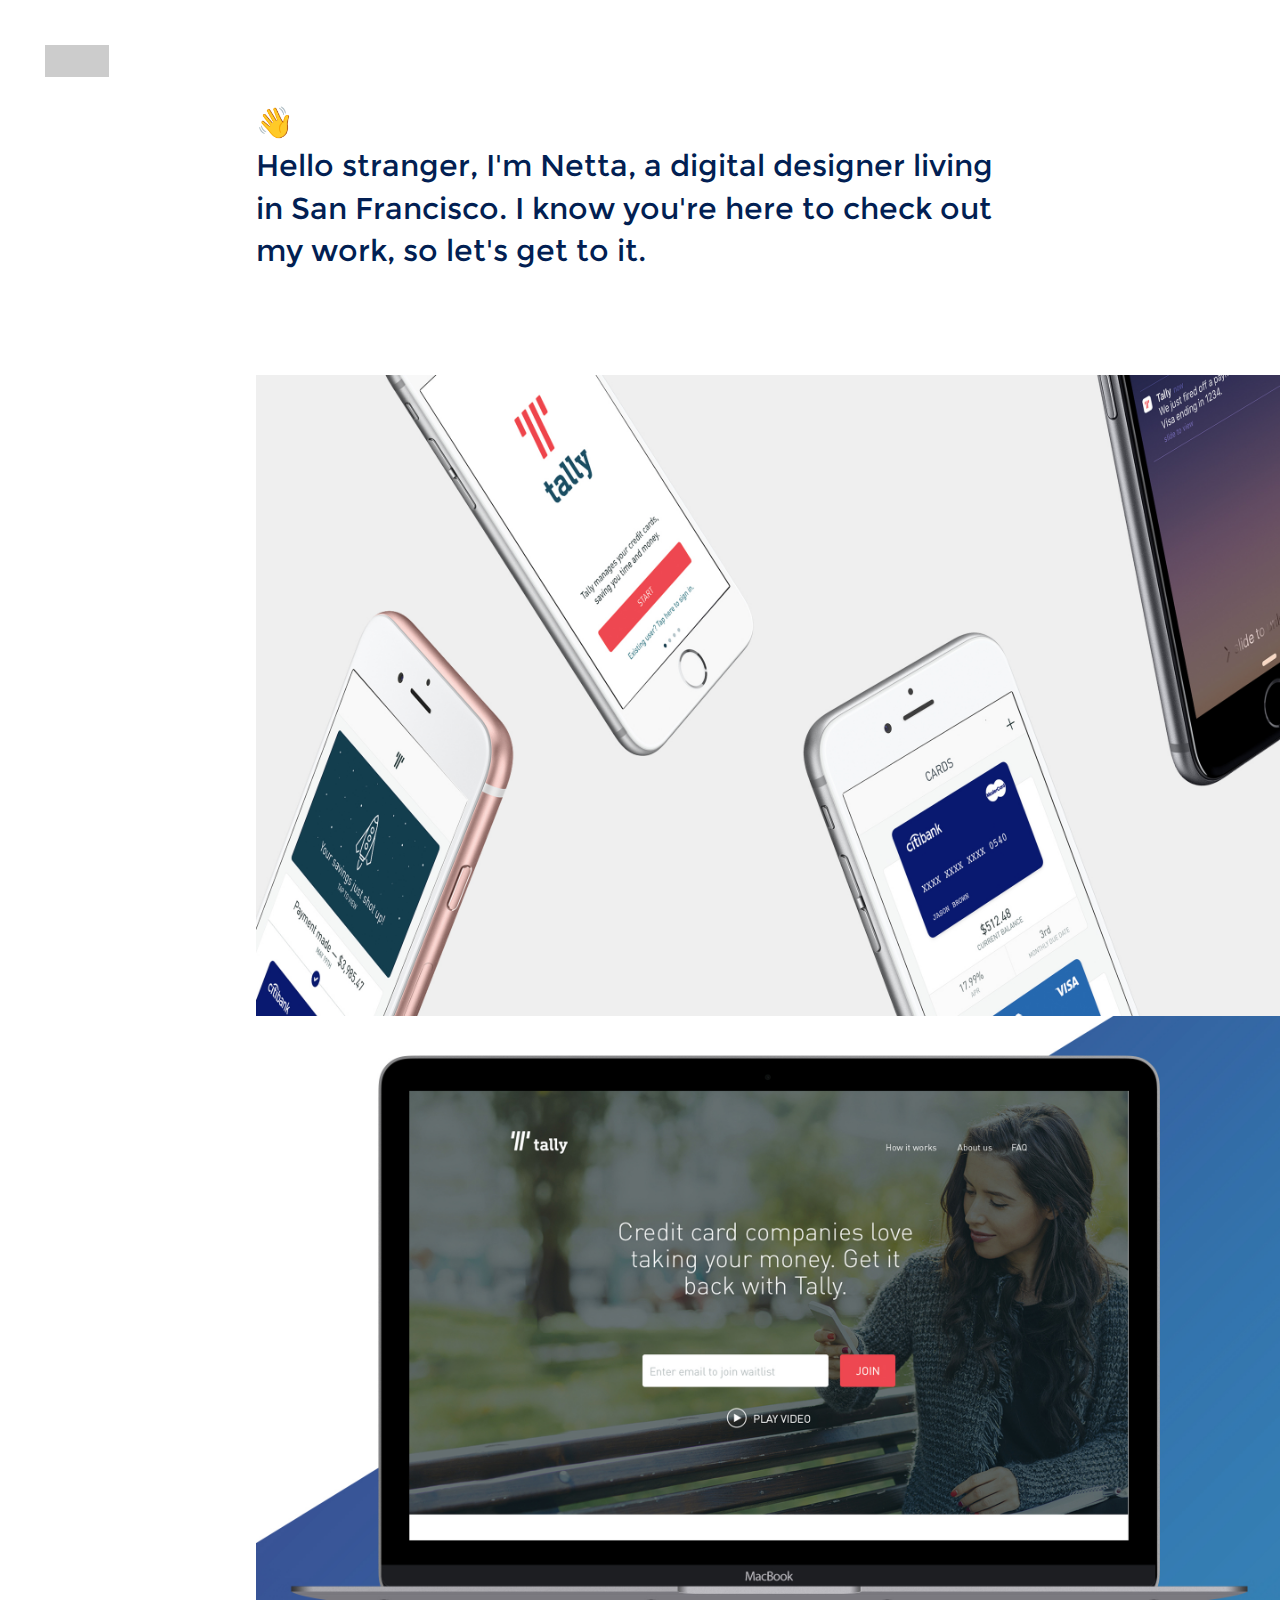
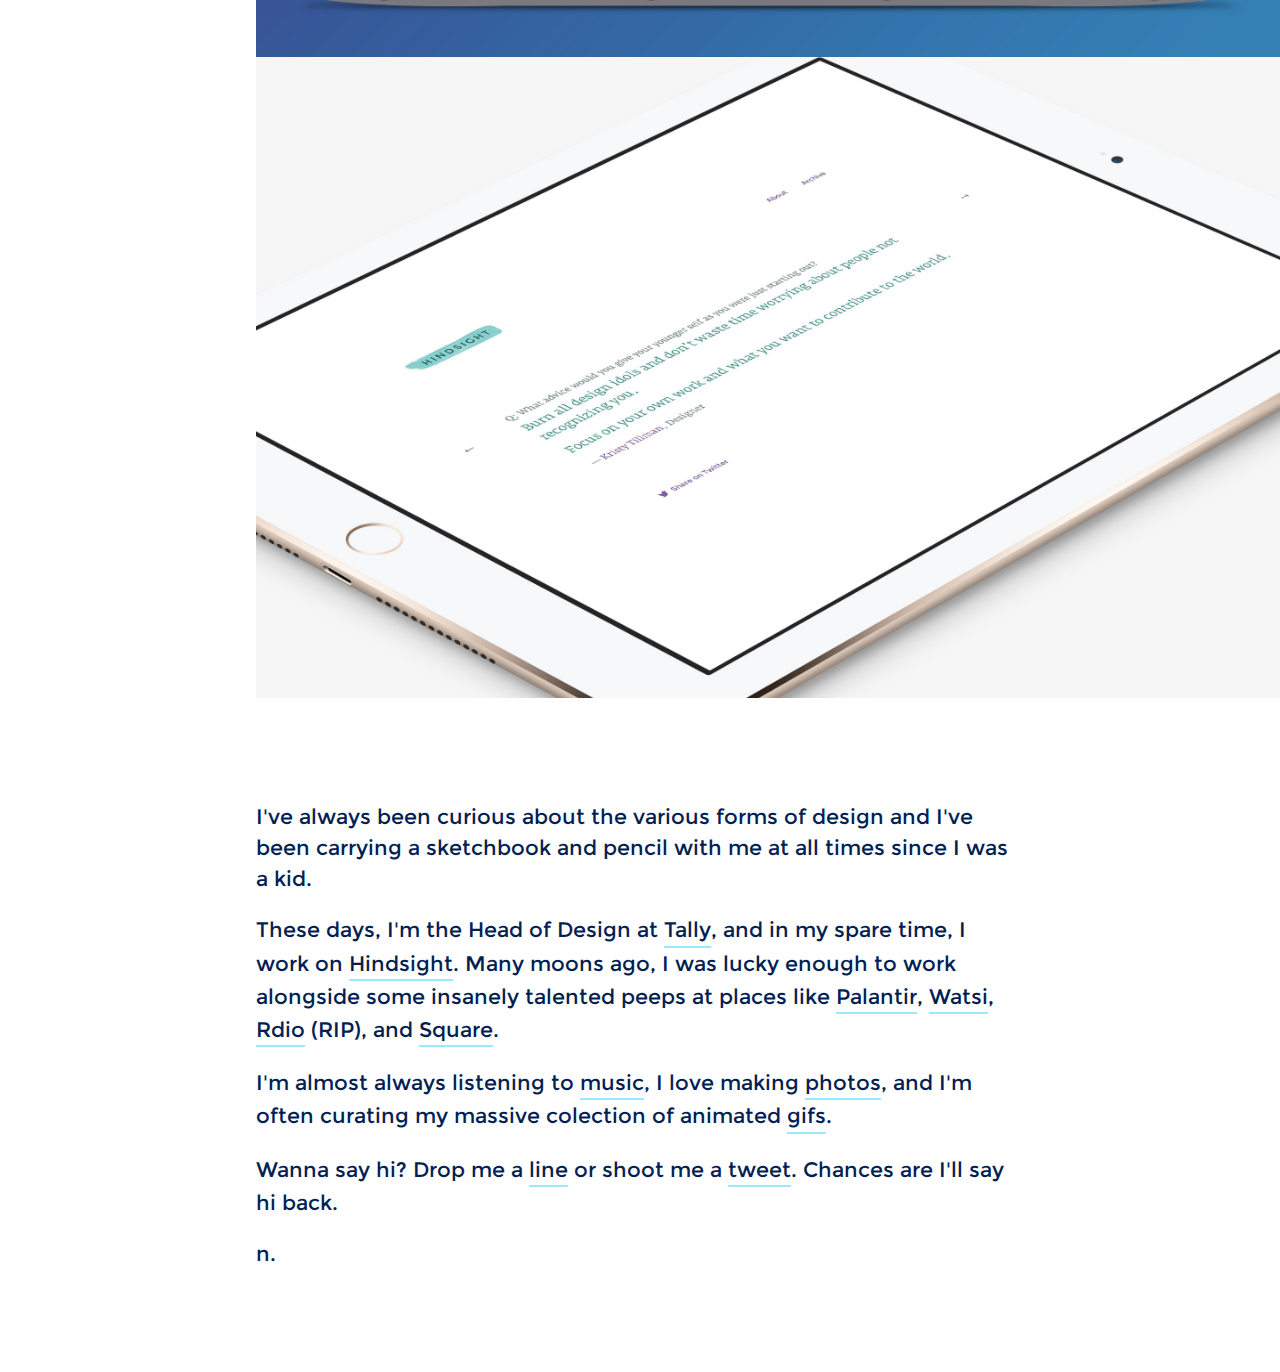
==== index.html @ bdc10aff "completely redesigned this dumb thing. hope I don't hae it tomorrow" ====
<!DOCTYPE html>
<!--[if lt IE 7 ]><html class="ie ie6" lang="en"> <![endif]-->
<!--[if IE 7 ]><html class="ie ie7" lang="en"> <![endif]-->
<!--[if IE 8 ]><html class="ie ie8" lang="en"> <![endif]-->
<!--[if (gte IE 9)|!(IE)]><!--><html lang="en"> <!--<![endif]-->
<head>

	<!-- Basic Page Needs
  ================================================== -->
	<meta charset="utf-8">
	<title>Netta Marshall</title>
	<meta name="description" content="">
	<meta name="author" content="">

	<!-- Mobile Specific Metas
  ================================================== -->
	<meta name="viewport" content="width=device-width, initial-scale=1, maximum-scale=1">

	<!-- CSS
  ================================================== -->
	<link rel="stylesheet" href="s/styles.css">

	<!--[if lt IE 9]>
		<script src="http://html5shim.googlecode.com/svn/trunk/html5.js"></script>
	<![endif]-->

	<!-- Favicons
	================================================== -->
	<link rel="icon" href="http://www.nettamarshall.com/favicon.ico?v=2" />	
	<!-- Type
	================================================== -->


</head>
<body>

	<!-- Primary Page Layout
	================================================== -->
	<div class="row">
		<div class="col-left">
			<div id="logo"></div>
		</div>
		<div class="col-right">
			<div id="intro">
				<h1>&#x1F44B<br>Hello stranger, I'm Netta, a digital designer living in San Francisco. I know you're here to check out my work, so let's get to it.</h1>
			</div>
			<div class="work" id="one"><img src="i/tally-1.jpg"></div>
			<div class="work" id="two"><img src="i/tally-2.jpg"></div>
			<div class="work" id="two"><img src="i/hindsight.jpg"></div>
			<div id="outro">
				<p>I've always been curious about the various forms of design and I've been carrying a sketchbook and pencil with me at all times since I was a kid.
				<p>These days, I'm the Head of Design at <a href="http://www.meettally.com" target="_blank"> Tally</a>, and in my spare time, I work on <a href="http://www.hindsight.co" target="_blank">Hindsight</a>. Many moons ago, I was lucky enough to work alongside some insanely talented peeps at places like <nobr><a href="http://www.palantir.com" target="_blank">Palantir</a>,</nobr> <nobr><a href="http://www.watsi.org" target="_blank">Watsi</a>,</nobr> <nobr><a href="http://www.rdio.com" target="_blank">Rdio</a> (RIP),</nobr> and <nobr><a href="http://www.squareup.com" target="_blank">Square</a>.</nobr></p>
				<p>I'm almost always listening to  <a href="https://open.spotify.com/user/nettatheninja" target="_blank">music</a>, I love making <a href="http://instagram.com/nettatheninja/" target="_blank">photos</a>, and I'm often curating my massive colection of animated <a href="http://gimmebar.com/loves/nettatheninja" target="_blank">gifs</a>.</p>
				<p>Wanna say hi? Drop me a <a href="mailto:hello@nettamarshall.com">line</a> or shoot me a <a href="https://twitter.com/nettatheninja" target="_blank">tweet</a>. Chances are I'll say hi back.</p>
				<p>n.</p>
			</div>
		</div>
	</div>

	
	<!-- End Document
	================================================== -->

	
	<!-- GA
	================================================== -->
	<script type="text/javascript">

	  var _gaq = _gaq || [];
	  _gaq.push(['_setAccount', 'UA-1786732-1']);
	  _gaq.push(['_setDomainName', 'nettamarshall.com']);
	  _gaq.push(['_trackPageview']);

	  (function() {
	    var ga = document.createElement('script'); ga.type = 'text/javascript'; ga.async = true;
	    ga.src = ('https:' == document.location.protocol ? 'https://ssl' : 'http://www') + '.google-analytics.com/ga.js';
	    var s = document.getElementsByTagName('script')[0]; s.parentNode.insertBefore(ga, s);
	  })();

	</script>
	<!-- End GA
	================================================== -->

</body>
</html>
---- s/styles.css ----
*{ margin: 0; padding: 0; outline: 0; }

html, body{
	min-width: 100%;
	min-height: 100%;
    margin: 0;
    padding: 0;
}

@font-face{
	font-family: "Montserrat-Regular.ttf";src: url(/t/Montserrat-Regular.ttf);
}

body{
	background-color: #fff;
	color: #021F53;
	-webkit-font-smoothing: antialiased;
}

.row {
	position: relative;
	width: 100%;
}

.row [class^="col"] {
	float: left;
	min-height: 0.125rem;
}

.col-left{
	width: 20%;
	height: 100px;
}

.col-right{
	width: 80%;
	padding:0;
}

#logo{
	width: 4em;
	height:2em;
	background-color: #ccc;
	position: relative;
	top: 45px;
	left: 45px;
	position: fixed;
}

#intro{
	font-family: "Montserrat-Regular.ttf";
    line-height: 1em;
    margin: 10% 25% 10% 0;
}

#outro {
    margin: 10% 25% 10% 0;
}

.work{
	font-size: 0;
	margin: 0;
	padding:0;
}

.work img{
	max-width: 100%;
}

h1, h2, p{
	font-weight: normal;
	margin:0;
	padding: 0;
}

h1{
	font-size: 1.9em;
	line-height: 1.4em;
}

p{
	font-size: 1.3em;
	line-height: 1.5em;
	margin: 20px 0;
	font-family: "Montserrat-Regular.ttf";
}

p a{
	margin: 0;
	padding: 0;
	border-bottom: 2px solid rgba(0, 200, 255, 0.4);
	display: inline-block;
}

a, a:visited{
	transition: .2s;
	color: inherit;
	text-decoration: none;
}

a:hover {
    opacity: .7;
}

@media only screen and (max-width: 767px) {
	#intro {
    margin: 10% 15% 10% 0;
  }

	h1{
	    font-size: 1.3em;

	}

  p{
	font-size: 1em;
	margin: 20px 0;
	font-family: "Montserrat-Regular.ttf";
}

}
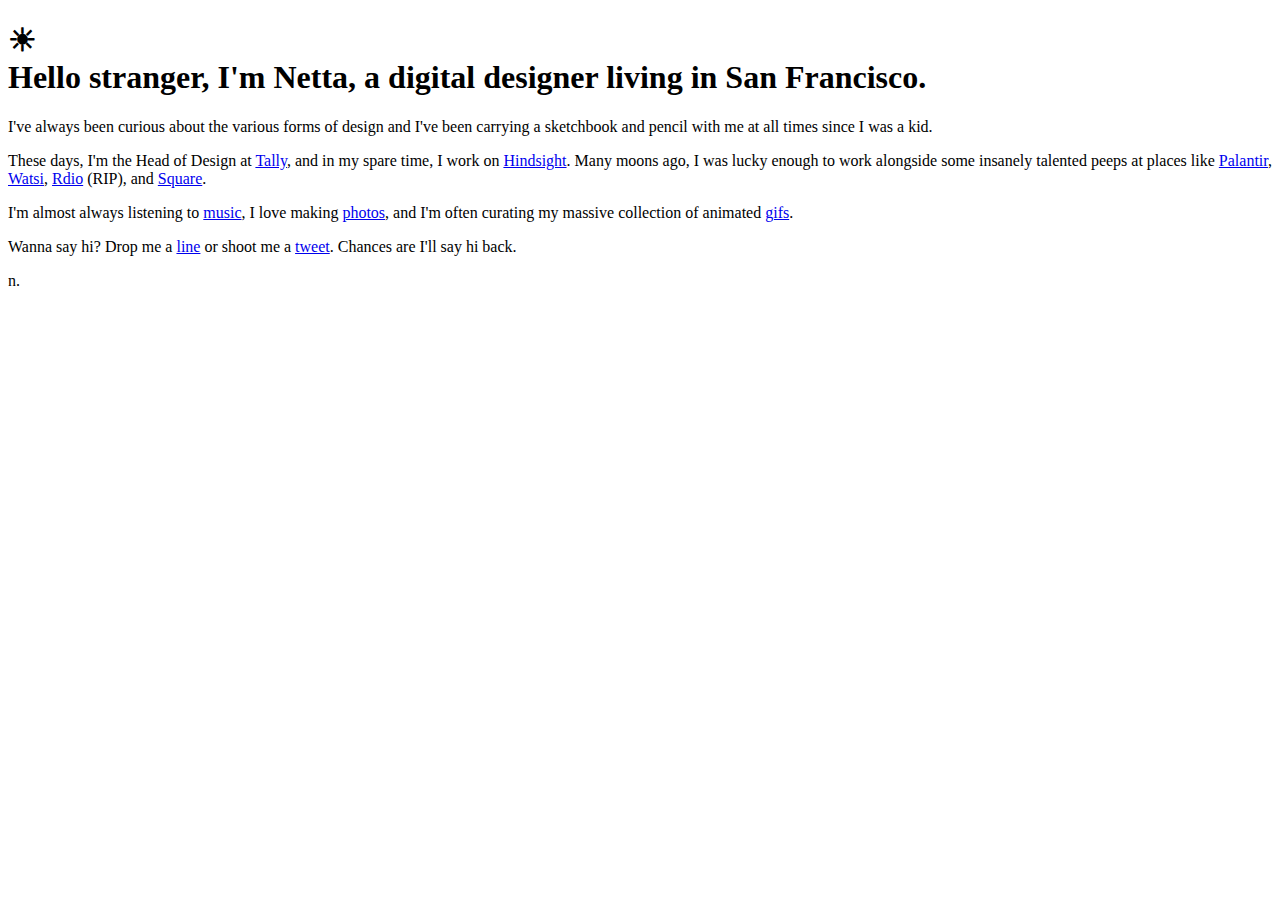
==== commit ac024e6f: "fixed a typo that's been there for months that no one has told me about..." ====
--- a/index.html
+++ b/index.html
@@ -18,7 +18,9 @@
 
 	<!-- CSS
   ================================================== -->
-	<link rel="stylesheet" href="s/styles.css">
+	<link rel="stylesheet" href="base.css">
+	<link rel="stylesheet" href="skeleton.css">
+	<link rel="stylesheet" href="layout.css">
 
 	<!--[if lt IE 9]>
 		<script src="http://html5shim.googlecode.com/svn/trunk/html5.js"></script>
@@ -34,52 +36,42 @@
 </head>
 <body>
 
+
+
 	<!-- Primary Page Layout
 	================================================== -->
-	<div class="row">
-		<div class="col-left">
-			<div id="logo"></div>
-		</div>
-		<div class="col-right">
-			<div id="intro">
-				<h1>&#x1F44B<br>Hello stranger, I'm Netta, a digital designer living in San Francisco. I know you're here to check out my work, so let's get to it.</h1>
-			</div>
-			<div class="work" id="one"><img src="i/tally-1.jpg"></div>
-			<div class="work" id="two"><img src="i/tally-2.jpg"></div>
-			<div class="work" id="two"><img src="i/hindsight.jpg"></div>
-			<div id="outro">
-				<p>I've always been curious about the various forms of design and I've been carrying a sketchbook and pencil with me at all times since I was a kid.
-				<p>These days, I'm the Head of Design at <a href="http://www.meettally.com" target="_blank"> Tally</a>, and in my spare time, I work on <a href="http://www.hindsight.co" target="_blank">Hindsight</a>. Many moons ago, I was lucky enough to work alongside some insanely talented peeps at places like <nobr><a href="http://www.palantir.com" target="_blank">Palantir</a>,</nobr> <nobr><a href="http://www.watsi.org" target="_blank">Watsi</a>,</nobr> <nobr><a href="http://www.rdio.com" target="_blank">Rdio</a> (RIP),</nobr> and <nobr><a href="http://www.squareup.com" target="_blank">Square</a>.</nobr></p>
-				<p>I'm almost always listening to  <a href="https://open.spotify.com/user/nettatheninja" target="_blank">music</a>, I love making <a href="http://instagram.com/nettatheninja/" target="_blank">photos</a>, and I'm often curating my massive colection of animated <a href="http://gimmebar.com/loves/nettatheninja" target="_blank">gifs</a>.</p>
-				<p>Wanna say hi? Drop me a <a href="mailto:hello@nettamarshall.com">line</a> or shoot me a <a href="https://twitter.com/nettatheninja" target="_blank">tweet</a>. Chances are I'll say hi back.</p>
-				<p>n.</p>
-			</div>
-		</div>
+
+	<div id="container">
+	<div><h1>☀<br>
+		Hello stranger, I'm Netta, a digital designer living in San Francisco.</h1>
+		<p>I've always been curious about the various forms of design and I've been carrying a sketchbook and pencil with me at all times since I was a kid.
+		<p>These days, I'm the Head of Design at <a href="http://www.meettally.com" target="_blank"> Tally</a>, and in my spare time, I work on <a href="http://www.hindsight.co" target="_blank">Hindsight</a>. Many moons ago, I was lucky enough to work alongside some insanely talented peeps at places like <nobr><a href="http://www.palantir.com" target="_blank">Palantir</a>,</nobr> <nobr><a href="http://www.watsi.org" target="_blank">Watsi</a>,</nobr> <nobr><a href="http://www.rdio.com" target="_blank">Rdio</a> (RIP),</nobr> and <nobr><a href="http://www.squareup.com" target="_blank">Square</a>.</nobr></p>
+		<p>I'm almost always listening to  <a href="https://open.spotify.com/user/nettatheninja" target="_blank">music</a>, I love making <a href="http://instagram.com/nettatheninja/" target="_blank">photos</a>, and I'm often curating my massive collection of animated <a href="http://gimmebar.com/loves/nettatheninja" target="_blank">gifs</a>.</p>
+		<p>Wanna say hi? Drop me a <a href="mailto:hello@nettamarshall.com">line</a> or shoot me a <a href="https://twitter.com/nettatheninja" target="_blank">tweet</a>. Chances are I'll say hi back.</p>
+		<p>n.</p>
 	</div>
+	
+<!-- End Document
+================================================== -->
 
-	
-	<!-- End Document
-	================================================== -->
+<!-- GA
+================================================== -->
+<script type="text/javascript">
 
-	
-	<!-- GA
-	================================================== -->
-	<script type="text/javascript">
+  var _gaq = _gaq || [];
+  _gaq.push(['_setAccount', 'UA-1786732-1']);
+  _gaq.push(['_setDomainName', 'nettamarshall.com']);
+  _gaq.push(['_trackPageview']);
 
-	  var _gaq = _gaq || [];
-	  _gaq.push(['_setAccount', 'UA-1786732-1']);
-	  _gaq.push(['_setDomainName', 'nettamarshall.com']);
-	  _gaq.push(['_trackPageview']);
+  (function() {
+    var ga = document.createElement('script'); ga.type = 'text/javascript'; ga.async = true;
+    ga.src = ('https:' == document.location.protocol ? 'https://ssl' : 'http://www') + '.google-analytics.com/ga.js';
+    var s = document.getElementsByTagName('script')[0]; s.parentNode.insertBefore(ga, s);
+  })();
 
-	  (function() {
-	    var ga = document.createElement('script'); ga.type = 'text/javascript'; ga.async = true;
-	    ga.src = ('https:' == document.location.protocol ? 'https://ssl' : 'http://www') + '.google-analytics.com/ga.js';
-	    var s = document.getElementsByTagName('script')[0]; s.parentNode.insertBefore(ga, s);
-	  })();
-
-	</script>
-	<!-- End GA
-	================================================== -->
+</script>
+<!-- End GA
+================================================== -->
 
 </body>
 </html>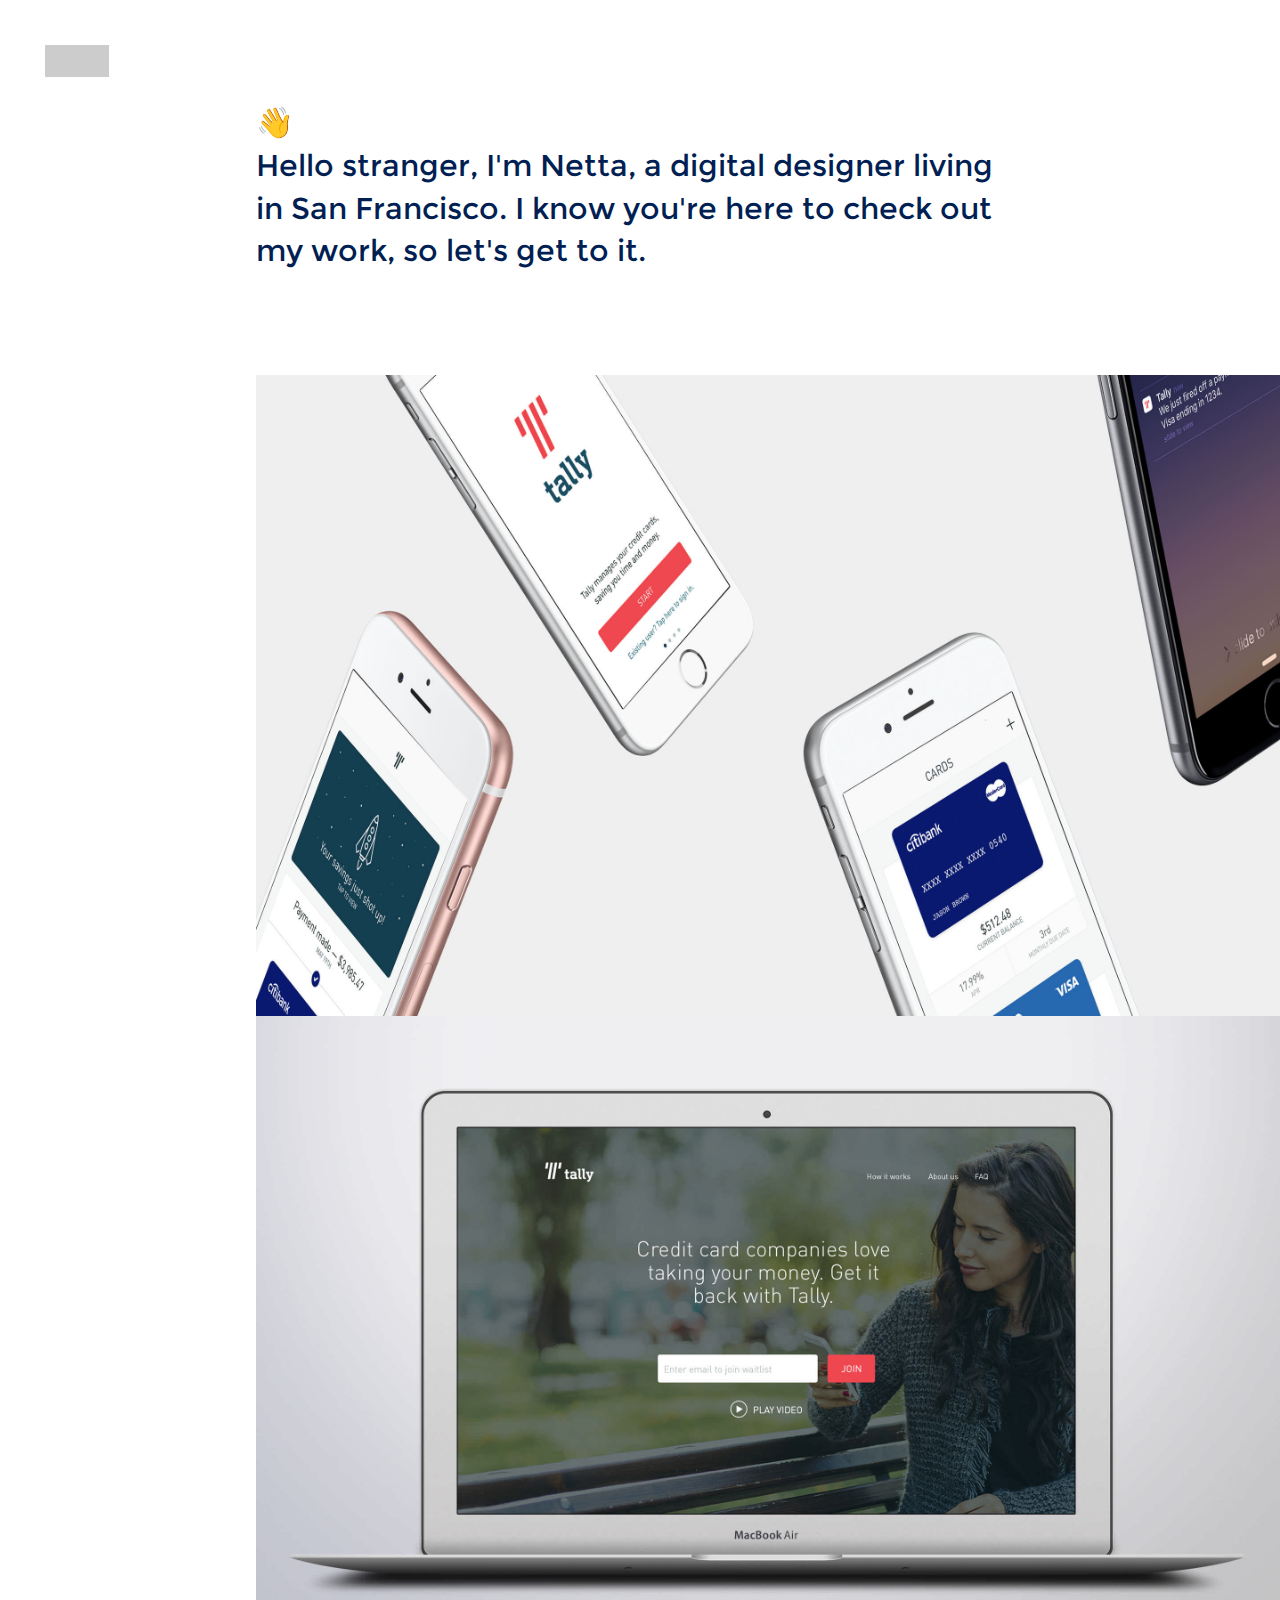
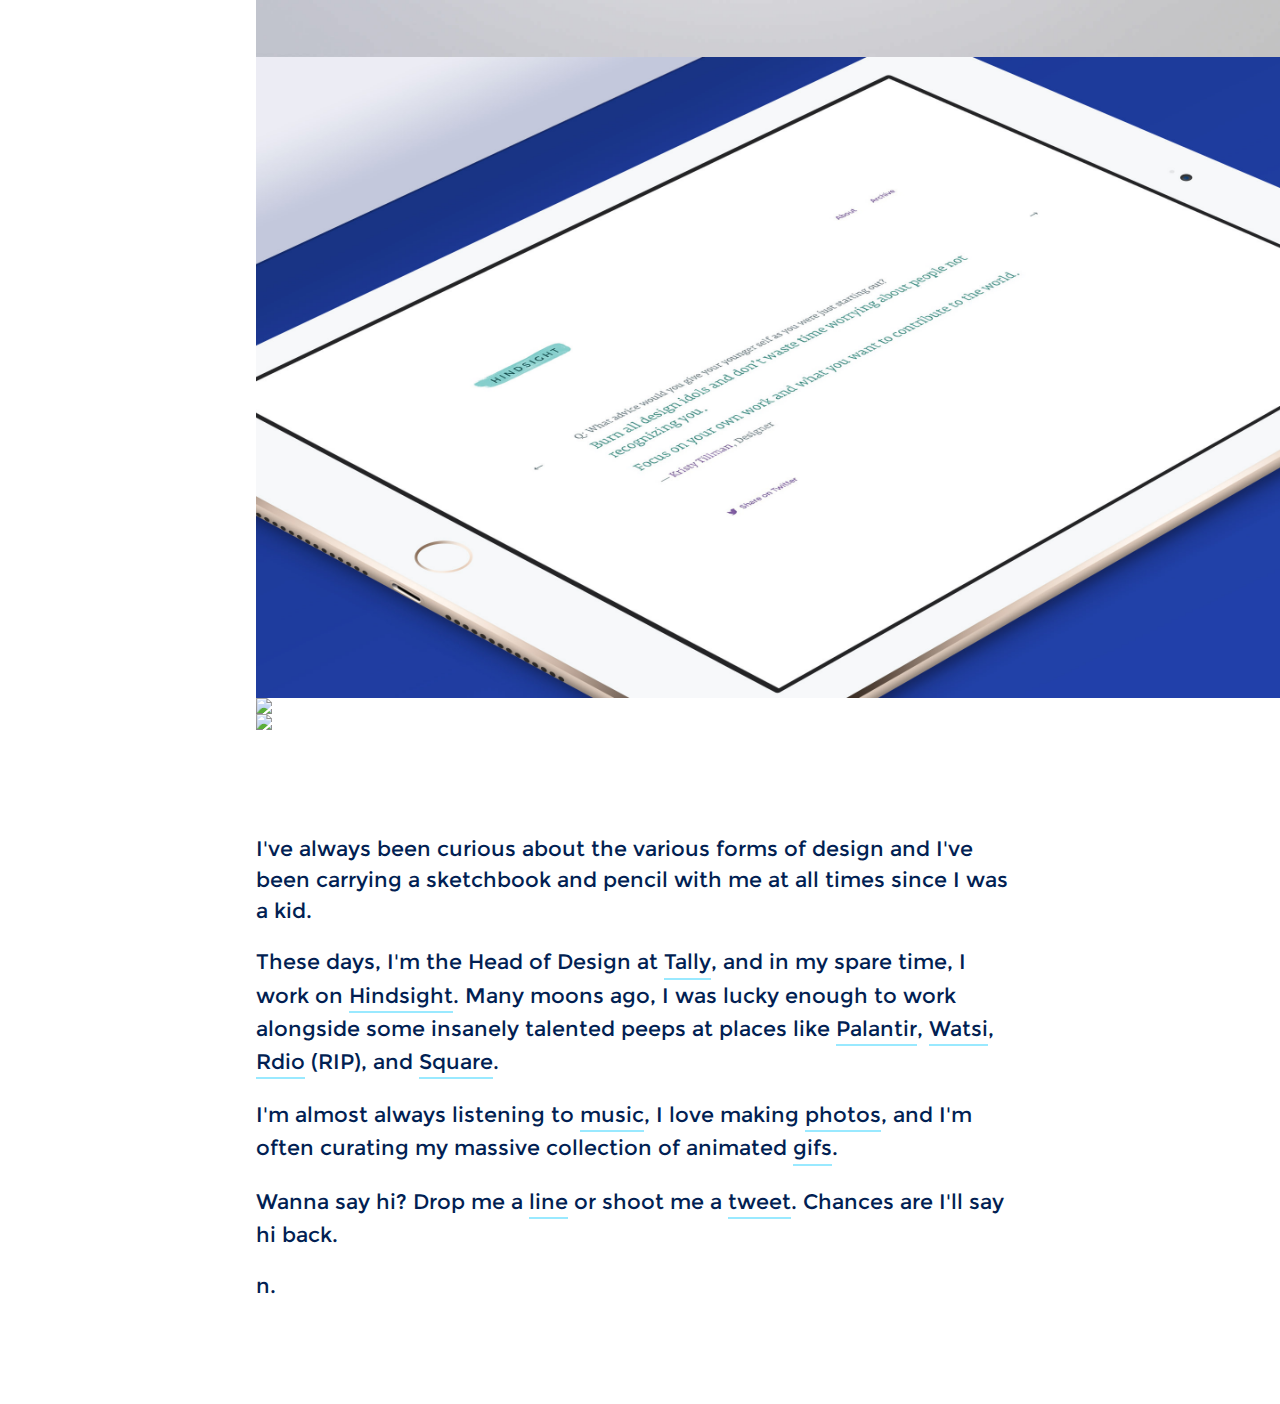
==== commit cf100fd8: "added new imagery" ====
--- a/index.html
+++ b/index.html
@@ -18,9 +18,7 @@
 
 	<!-- CSS
   ================================================== -->
-	<link rel="stylesheet" href="base.css">
-	<link rel="stylesheet" href="skeleton.css">
-	<link rel="stylesheet" href="layout.css">
+	<link rel="stylesheet" href="s/styles.css">
 
 	<!--[if lt IE 9]>
 		<script src="http://html5shim.googlecode.com/svn/trunk/html5.js"></script>
@@ -36,42 +34,54 @@
 </head>
 <body>
 
-
-
 	<!-- Primary Page Layout
 	================================================== -->
+	<div class="row">
+		<div class="col-left">
+			<div id="logo"></div>
+		</div>
+		<div class="col-right">
+			<div id="intro">
+				<h1>&#x1F44B<br>Hello stranger, I'm Netta, a digital designer living in San Francisco. I know you're here to check out my work, so let's get to it.</h1>
+			</div>
+			<div class="work" id="one"><img src="i/tally-1.jpg"></div>
+			<div class="work" id="two"><img src="i/tally-2.jpg"></div>
+			<div class="work" id="three"><img src="i/hindsight.jpg"></div>
+			<div class="work" id="four"><img src="i/palantir.jpg"></div>
+			<div class="work" id="four"><img src="i/watsi.jpg"></div>
+			<div id="outro">
+				<p>I've always been curious about the various forms of design and I've been carrying a sketchbook and pencil with me at all times since I was a kid.
+				<p>These days, I'm the Head of Design at <a href="http://www.meettally.com" target="_blank"> Tally</a>, and in my spare time, I work on <a href="http://www.hindsight.co" target="_blank">Hindsight</a>. Many moons ago, I was lucky enough to work alongside some insanely talented peeps at places like <nobr><a href="http://www.palantir.com" target="_blank">Palantir</a>,</nobr> <nobr><a href="http://www.watsi.org" target="_blank">Watsi</a>,</nobr> <nobr><a href="http://www.rdio.com" target="_blank">Rdio</a> (RIP),</nobr> and <nobr><a href="http://www.squareup.com" target="_blank">Square</a>.</nobr></p>
+				<p>I'm almost always listening to  <a href="https://open.spotify.com/user/nettatheninja" target="_blank">music</a>, I love making <a href="http://instagram.com/nettatheninja/" target="_blank">photos</a>, and I'm often curating my massive collection of animated <a href="http://gimmebar.com/loves/nettatheninja" target="_blank">gifs</a>.</p>
+				<p>Wanna say hi? Drop me a <a href="mailto:hello@nettamarshall.com">line</a> or shoot me a <a href="https://twitter.com/nettatheninja" target="_blank">tweet</a>. Chances are I'll say hi back.</p>
+				<p>n.</p>
+			</div>
+		</div>
+	</div>
 
-	<div id="container">
-	<div><h1>☀<br>
-		Hello stranger, I'm Netta, a digital designer living in San Francisco.</h1>
-		<p>I've always been curious about the various forms of design and I've been carrying a sketchbook and pencil with me at all times since I was a kid.
-		<p>These days, I'm the Head of Design at <a href="http://www.meettally.com" target="_blank"> Tally</a>, and in my spare time, I work on <a href="http://www.hindsight.co" target="_blank">Hindsight</a>. Many moons ago, I was lucky enough to work alongside some insanely talented peeps at places like <nobr><a href="http://www.palantir.com" target="_blank">Palantir</a>,</nobr> <nobr><a href="http://www.watsi.org" target="_blank">Watsi</a>,</nobr> <nobr><a href="http://www.rdio.com" target="_blank">Rdio</a> (RIP),</nobr> and <nobr><a href="http://www.squareup.com" target="_blank">Square</a>.</nobr></p>
-		<p>I'm almost always listening to  <a href="https://open.spotify.com/user/nettatheninja" target="_blank">music</a>, I love making <a href="http://instagram.com/nettatheninja/" target="_blank">photos</a>, and I'm often curating my massive collection of animated <a href="http://gimmebar.com/loves/nettatheninja" target="_blank">gifs</a>.</p>
-		<p>Wanna say hi? Drop me a <a href="mailto:hello@nettamarshall.com">line</a> or shoot me a <a href="https://twitter.com/nettatheninja" target="_blank">tweet</a>. Chances are I'll say hi back.</p>
-		<p>n.</p>
-	</div>
 	
-<!-- End Document
-================================================== -->
+	<!-- End Document
+	================================================== -->
 
-<!-- GA
-================================================== -->
-<script type="text/javascript">
+	
+	<!-- GA
+	================================================== -->
+	<script type="text/javascript">
 
-  var _gaq = _gaq || [];
-  _gaq.push(['_setAccount', 'UA-1786732-1']);
-  _gaq.push(['_setDomainName', 'nettamarshall.com']);
-  _gaq.push(['_trackPageview']);
+	  var _gaq = _gaq || [];
+	  _gaq.push(['_setAccount', 'UA-1786732-1']);
+	  _gaq.push(['_setDomainName', 'nettamarshall.com']);
+	  _gaq.push(['_trackPageview']);
 
-  (function() {
-    var ga = document.createElement('script'); ga.type = 'text/javascript'; ga.async = true;
-    ga.src = ('https:' == document.location.protocol ? 'https://ssl' : 'http://www') + '.google-analytics.com/ga.js';
-    var s = document.getElementsByTagName('script')[0]; s.parentNode.insertBefore(ga, s);
-  })();
+	  (function() {
+	    var ga = document.createElement('script'); ga.type = 'text/javascript'; ga.async = true;
+	    ga.src = ('https:' == document.location.protocol ? 'https://ssl' : 'http://www') + '.google-analytics.com/ga.js';
+	    var s = document.getElementsByTagName('script')[0]; s.parentNode.insertBefore(ga, s);
+	  })();
 
-</script>
-<!-- End GA
-================================================== -->
+	</script>
+	<!-- End GA
+	================================================== -->
 
 </body>
 </html>--- a/s/styles.css
+++ b/s/styles.css
@@ -0,0 +1,121 @@
+*{ margin: 0; padding: 0; outline: 0; }
+
+html, body{
+	min-width: 100%;
+	min-height: 100%;
+    margin: 0;
+    padding: 0;
+}
+
+@font-face{
+	font-family: "Montserrat-Regular.ttf";src: url(/t/Montserrat-Regular.ttf);
+}
+
+body{
+	background-color: #fff;
+	color: #021F53;
+	-webkit-font-smoothing: antialiased;
+}
+
+.row {
+	position: relative;
+	width: 100%;
+}
+
+.row [class^="col"] {
+	float: left;
+	min-height: 0.125rem;
+}
+
+.col-left{
+	width: 20%;
+	height: 100px;
+}
+
+.col-right{
+	width: 80%;
+	padding:0;
+}
+
+#logo{
+	width: 4em;
+	height:2em;
+	background-color: #ccc;
+	position: relative;
+	top: 45px;
+	left: 45px;
+	position: fixed;
+}
+
+#intro{
+	font-family: "Montserrat-Regular.ttf";
+    line-height: 1em;
+    margin: 10% 25% 10% 0;
+}
+
+#outro {
+    margin: 10% 25% 10% 0;
+}
+
+.work{
+	font-size: 0;
+	margin: 0;
+	padding:0;
+}
+
+.work img{
+	max-width: 100%;
+}
+
+h1, h2, p{
+	font-weight: normal;
+	margin:0;
+	padding: 0;
+}
+
+h1{
+	font-size: 1.9em;
+	line-height: 1.4em;
+}
+
+p{
+	font-size: 1.3em;
+	line-height: 1.5em;
+	margin: 20px 0;
+	font-family: "Montserrat-Regular.ttf";
+}
+
+p a{
+	margin: 0;
+	padding: 0;
+	border-bottom: 2px solid rgba(0, 200, 255, 0.4);
+	display: inline-block;
+}
+
+a, a:visited{
+	transition: .2s;
+	color: inherit;
+	text-decoration: none;
+}
+
+a:hover {
+    opacity: .7;
+}
+
+@media only screen and (max-width: 767px) {
+	#intro {
+    margin: 10% 15% 10% 0;
+  }
+
+	h1{
+	    font-size: 1.3em;
+
+	}
+
+  p{
+	font-size: 1em;
+	margin: 20px 0;
+	font-family: "Montserrat-Regular.ttf";
+}
+
+}
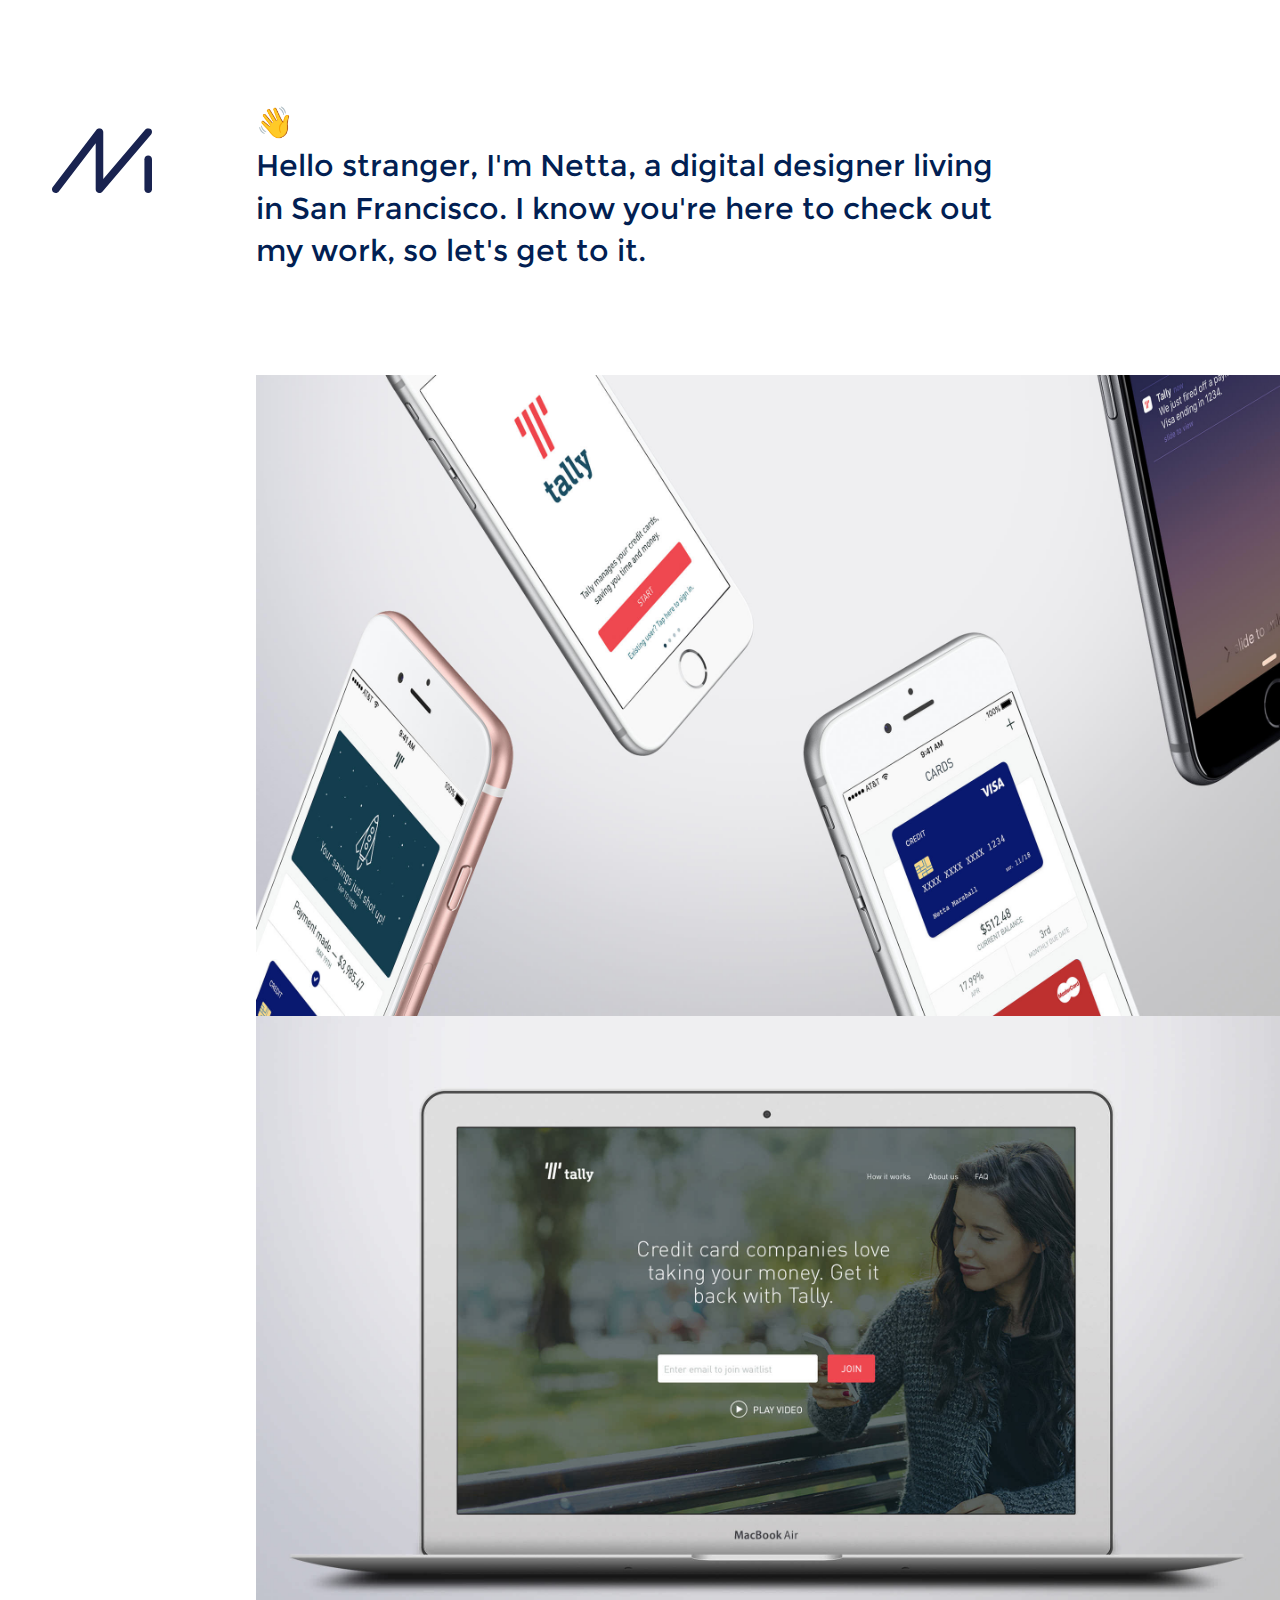
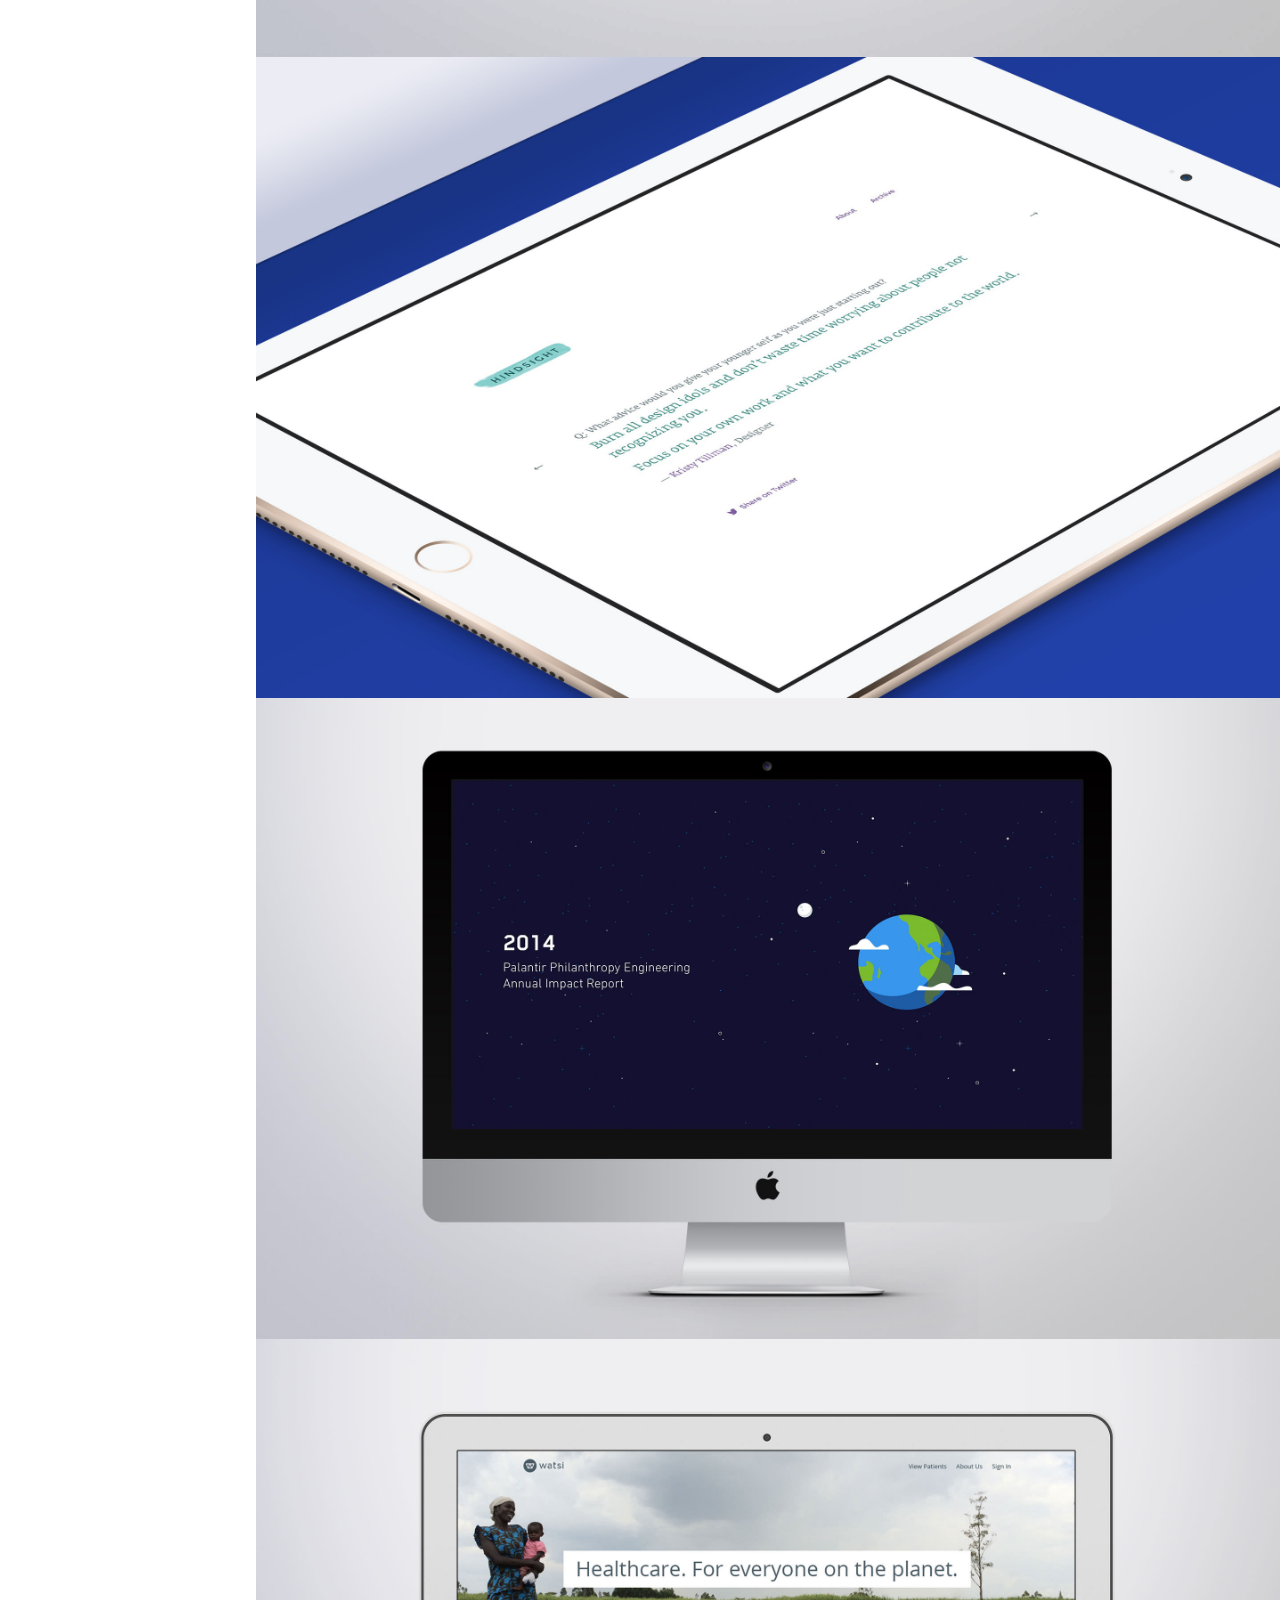
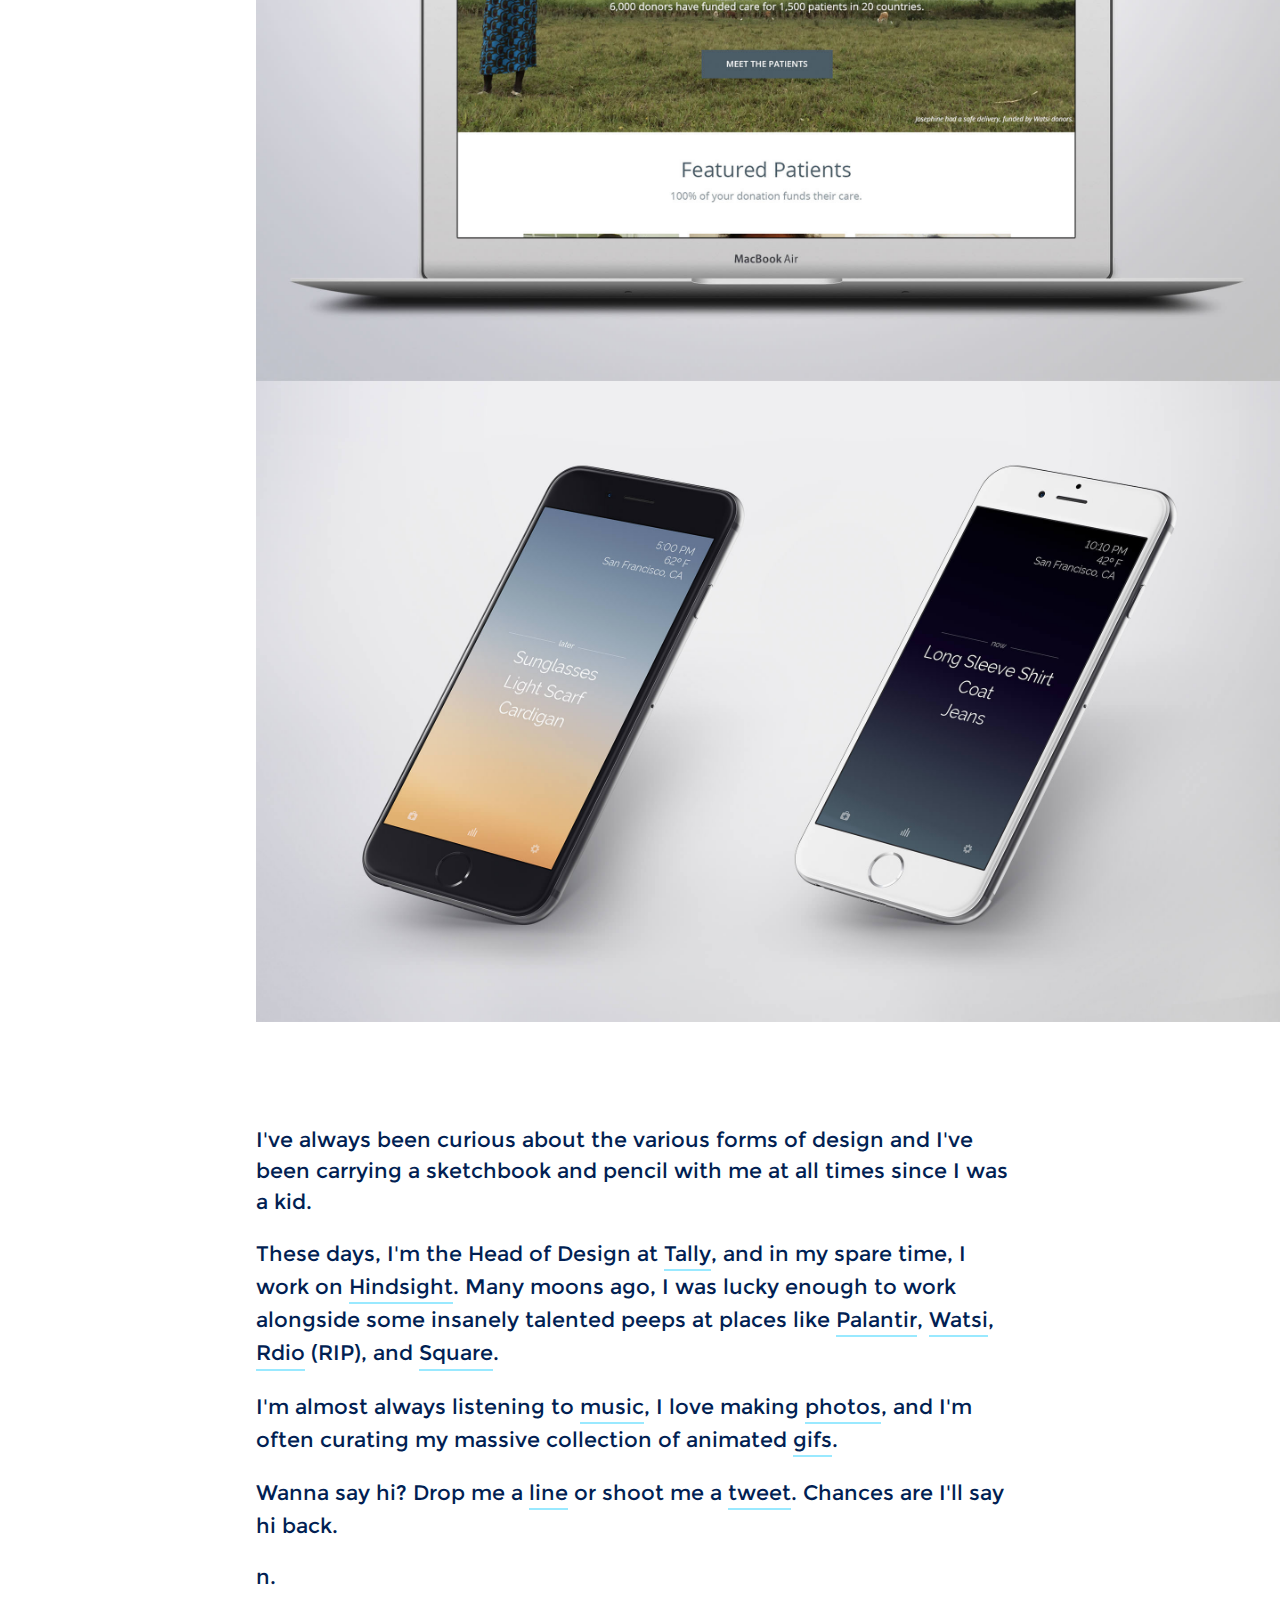
==== commit 1deb8705: "added new subpages with project explanations, added new images, changed mobile styles, and updated t" ====
--- a/index.html
+++ b/index.html
@@ -9,7 +9,7 @@
   ================================================== -->
 	<meta charset="utf-8">
 	<title>Netta Marshall</title>
-	<meta name="description" content="">
+	<meta name="description" content="Netta Marshall is a digital designer based in San Francisco, California.">
 	<meta name="author" content="">
 
 	<!-- Mobile Specific Metas
@@ -26,7 +26,7 @@
 
 	<!-- Favicons
 	================================================== -->
-	<link rel="icon" href="http://www.nettamarshall.com/favicon.ico?v=2" />	
+	<link rel="icon" href="favicon.ico?v=2" />	
 	<!-- Type
 	================================================== -->
 
@@ -38,17 +38,18 @@
 	================================================== -->
 	<div class="row">
 		<div class="col-left">
-			<div id="logo"></div>
+			<a href="/"><div id="logo"><img src="i/logo.svg"></div></a>
 		</div>
 		<div class="col-right">
 			<div id="intro">
 				<h1>&#x1F44B<br>Hello stranger, I'm Netta, a digital designer living in San Francisco. I know you're here to check out my work, so let's get to it.</h1>
 			</div>
-			<div class="work" id="one"><img src="i/tally-1.jpg"></div>
-			<div class="work" id="two"><img src="i/tally-2.jpg"></div>
-			<div class="work" id="three"><img src="i/hindsight.jpg"></div>
-			<div class="work" id="four"><img src="i/palantir.jpg"></div>
-			<div class="work" id="four"><img src="i/watsi.jpg"></div>
+			<div class="work" id="one"><a class="custom-cursor" href="tally-one.html"><img src="i/tally-1.jpg"></a></div>
+			<div class="work" id="two"><a class="custom-cursor" href="tally-two.html"><img src="i/tally-2.jpg"></a></div>
+			<div class="work" id="three"><a class="custom-cursor" href="hindsight.html"><img src="i/hindsight.jpg"></a></div>
+			<div class="work" id="four"><a class="custom-cursor" href="palantir.html"><img src="i/palantir.jpg"></a></div>
+			<div class="work" id="five"><a class="custom-cursor" href="watsi.html"><img src="i/watsi.jpg"></a></div>
+			<div class="work" id="six"><a class="custom-cursor" href="three.html"><img src="i/three.jpg"></a></div>
 			<div id="outro">
 				<p>I've always been curious about the various forms of design and I've been carrying a sketchbook and pencil with me at all times since I was a kid.
 				<p>These days, I'm the Head of Design at <a href="http://www.meettally.com" target="_blank"> Tally</a>, and in my spare time, I work on <a href="http://www.hindsight.co" target="_blank">Hindsight</a>. Many moons ago, I was lucky enough to work alongside some insanely talented peeps at places like <nobr><a href="http://www.palantir.com" target="_blank">Palantir</a>,</nobr> <nobr><a href="http://www.watsi.org" target="_blank">Watsi</a>,</nobr> <nobr><a href="http://www.rdio.com" target="_blank">Rdio</a> (RIP),</nobr> and <nobr><a href="http://www.squareup.com" target="_blank">Square</a>.</nobr></p>
--- a/s/styles.css
+++ b/s/styles.css
@@ -38,13 +38,11 @@
 }
 
 #logo{
-	width: 4em;
-	height:2em;
-	background-color: #ccc;
 	position: relative;
-	top: 45px;
-	left: 45px;
+	margin-top: 10%;
+	margin-left: 4%;
 	position: fixed;
+	max-width: 100%;
 }
 
 #intro{
@@ -53,7 +51,7 @@
     margin: 10% 25% 10% 0;
 }
 
-#outro {
+#outro, .description {
     margin: 10% 25% 10% 0;
 }
 
@@ -102,20 +100,50 @@
     opacity: .7;
 }
 
-@media only screen and (max-width: 767px) {
-	#intro {
-    margin: 10% 15% 10% 0;
-  }
+.custom-cursor{
+	cursor: url(/i/hover-circle.svg),pointer;
+}
 
+.last {
+	padding-bottom: 10%;
+}
+
+
+/* #Mobile (6s)
+================================================== */
+
+@media only screen and (max-width: 768px) {
 	h1{
 	    font-size: 1.3em;
-
 	}
 
-  p{
-	font-size: 1em;
-	margin: 20px 0;
-	font-family: "Montserrat-Regular.ttf";
+	p{
+		font-size: 1em;
+		margin: 20px 0;
+		font-family: "Montserrat-Regular.ttf";
+	}
+	#logo img{
+		position: relative;
+		margin-top: 10%;
+		position: fixed;
+		max-width: 10%;
+	}
+	#intro{
+		font-family: "Montserrat-Regular.ttf";
+	    line-height: 1em;
+	    margin: 22% 25% 10% 0;
+	}
 }
 
+/* #Mobile (320s)
+================================================== */
+
+	@media only screen and (max-width: 320px){
+		#intro{
+			font-size: 0.8em;
+		}
+
+		#outro{
+			font-size: 0.7em;
+		}
 }
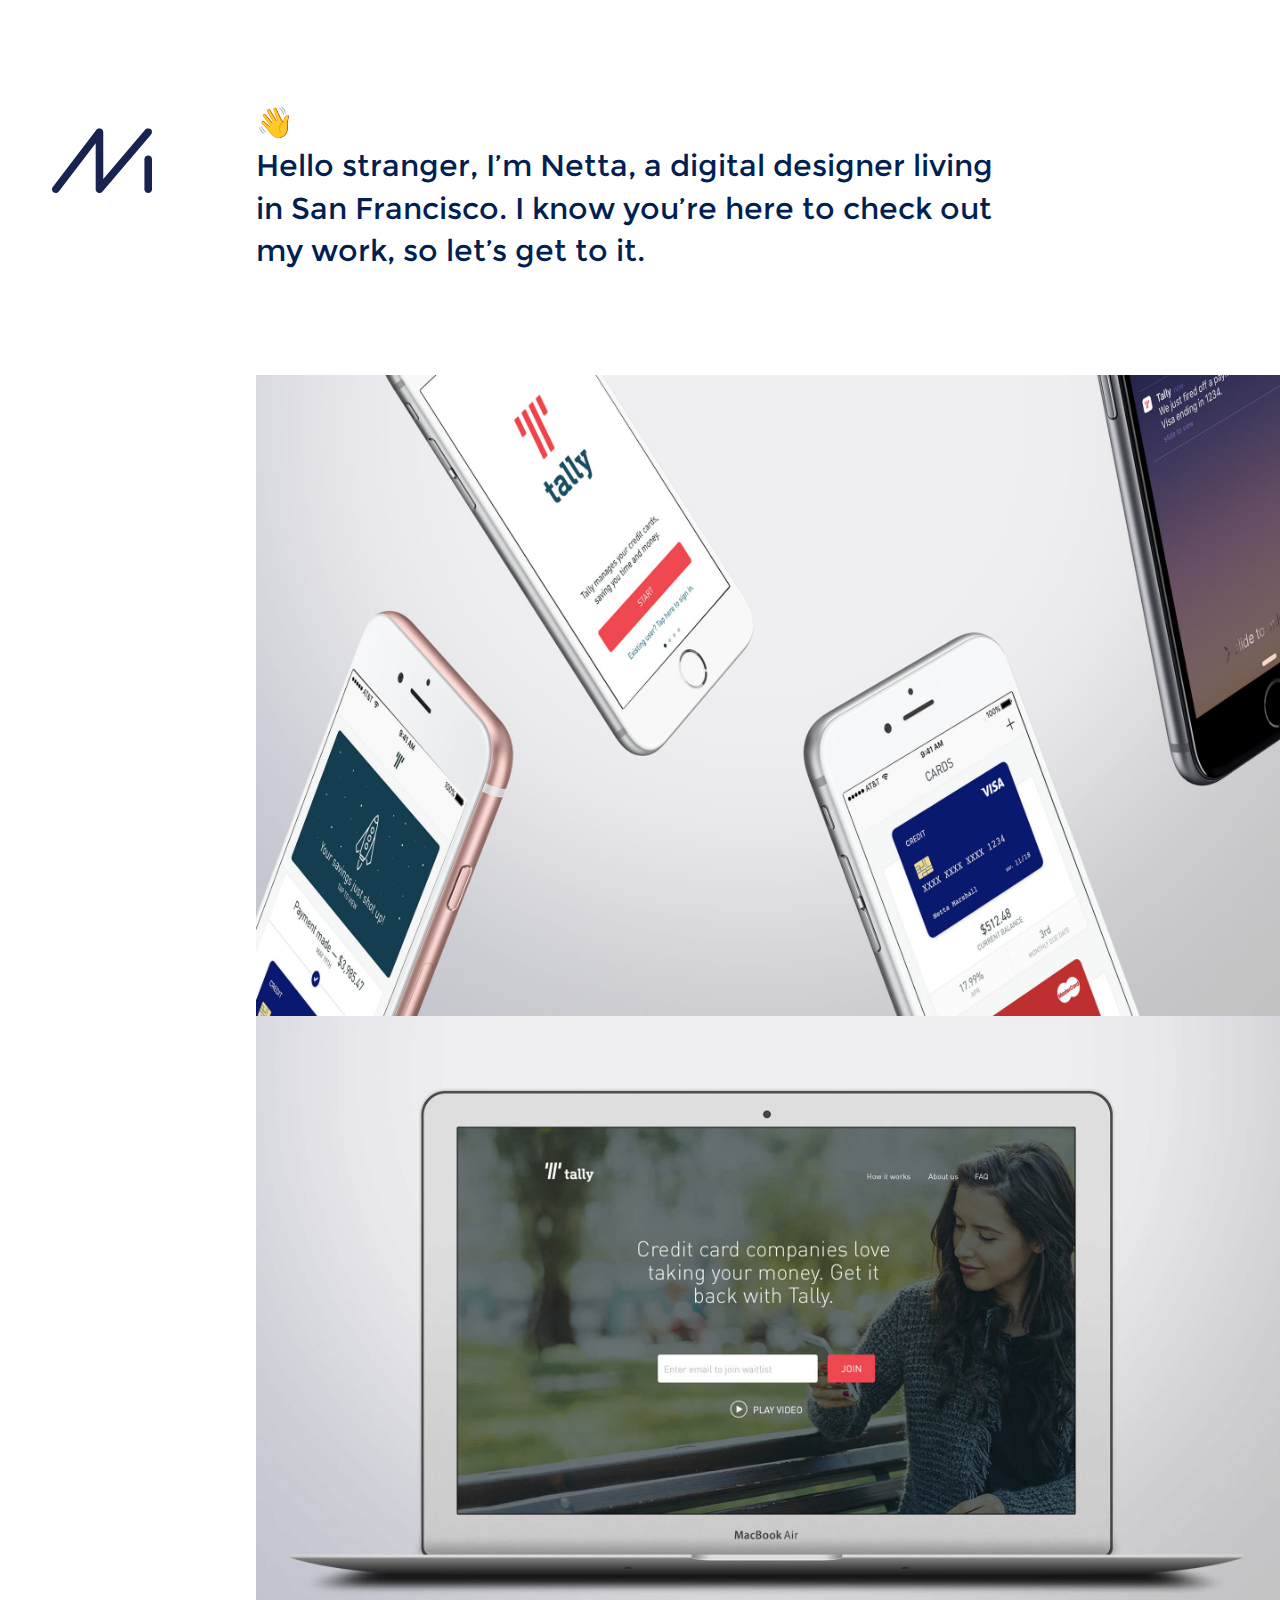
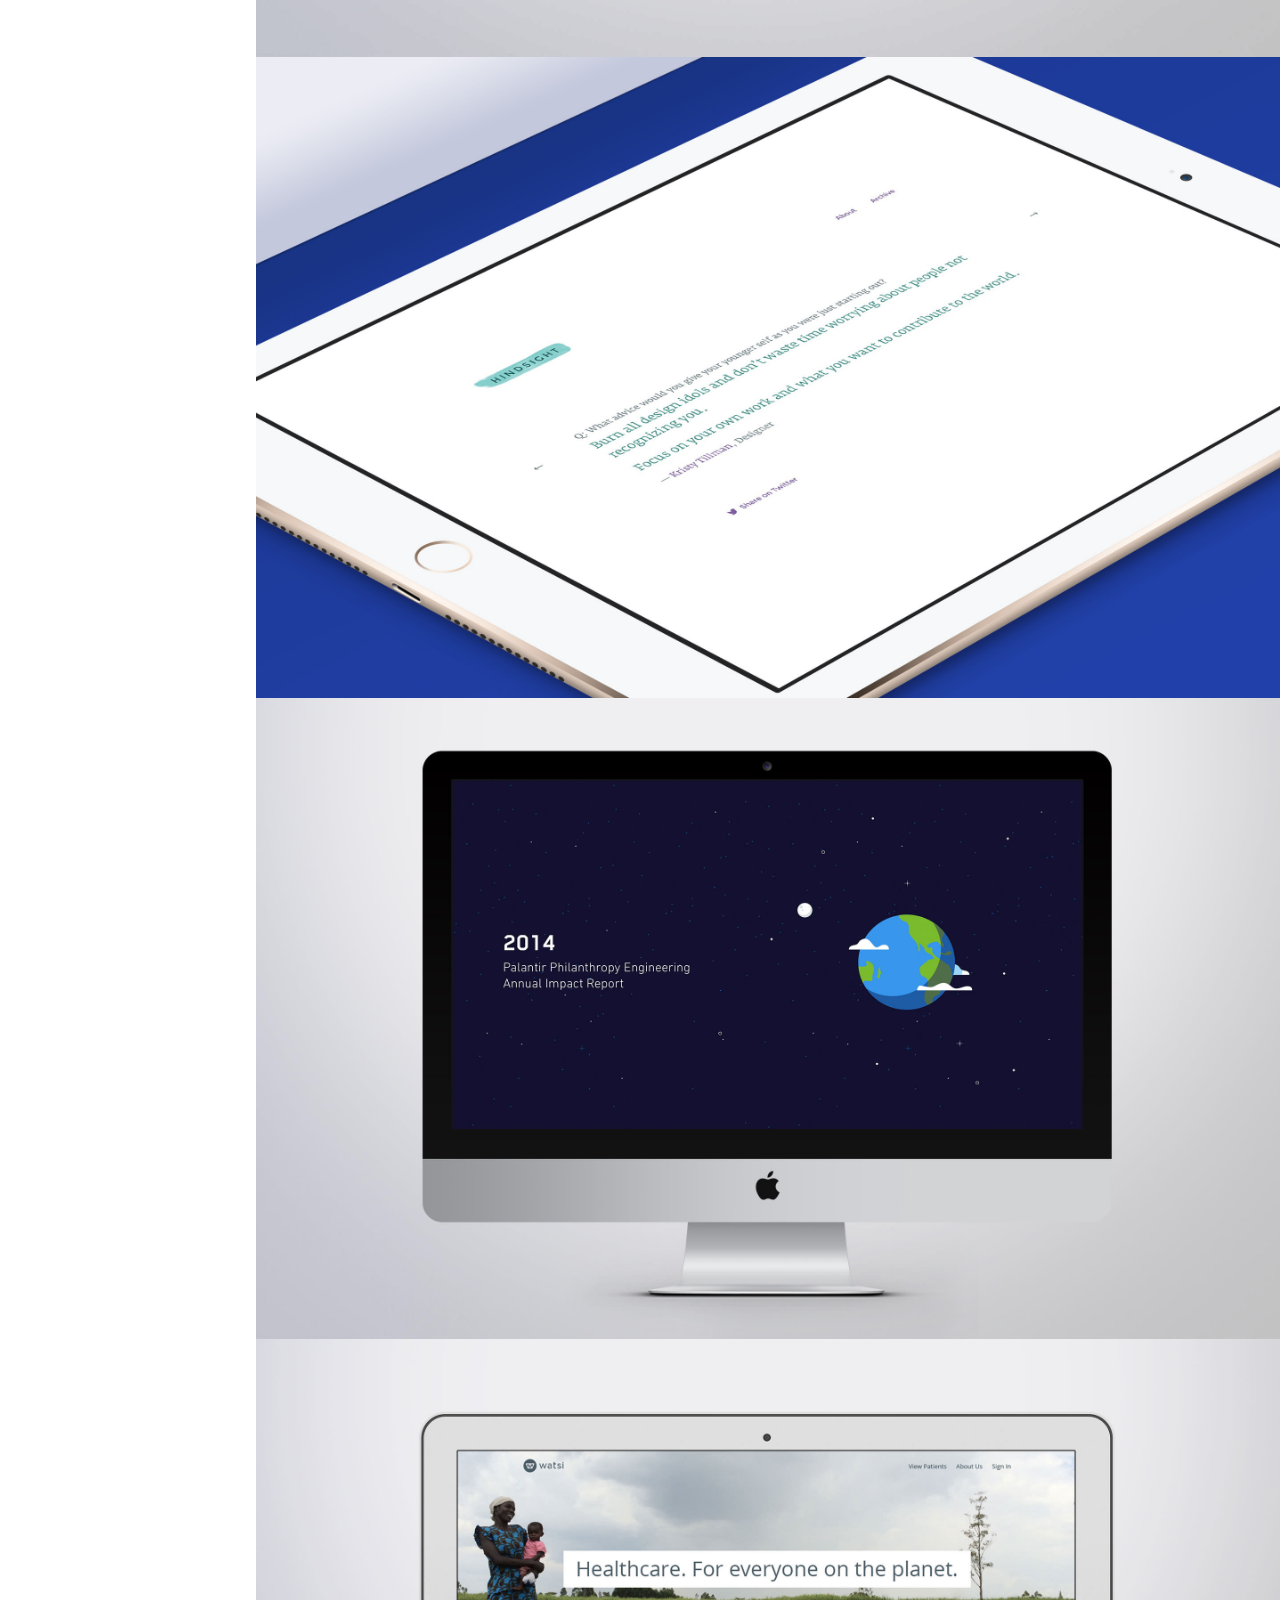
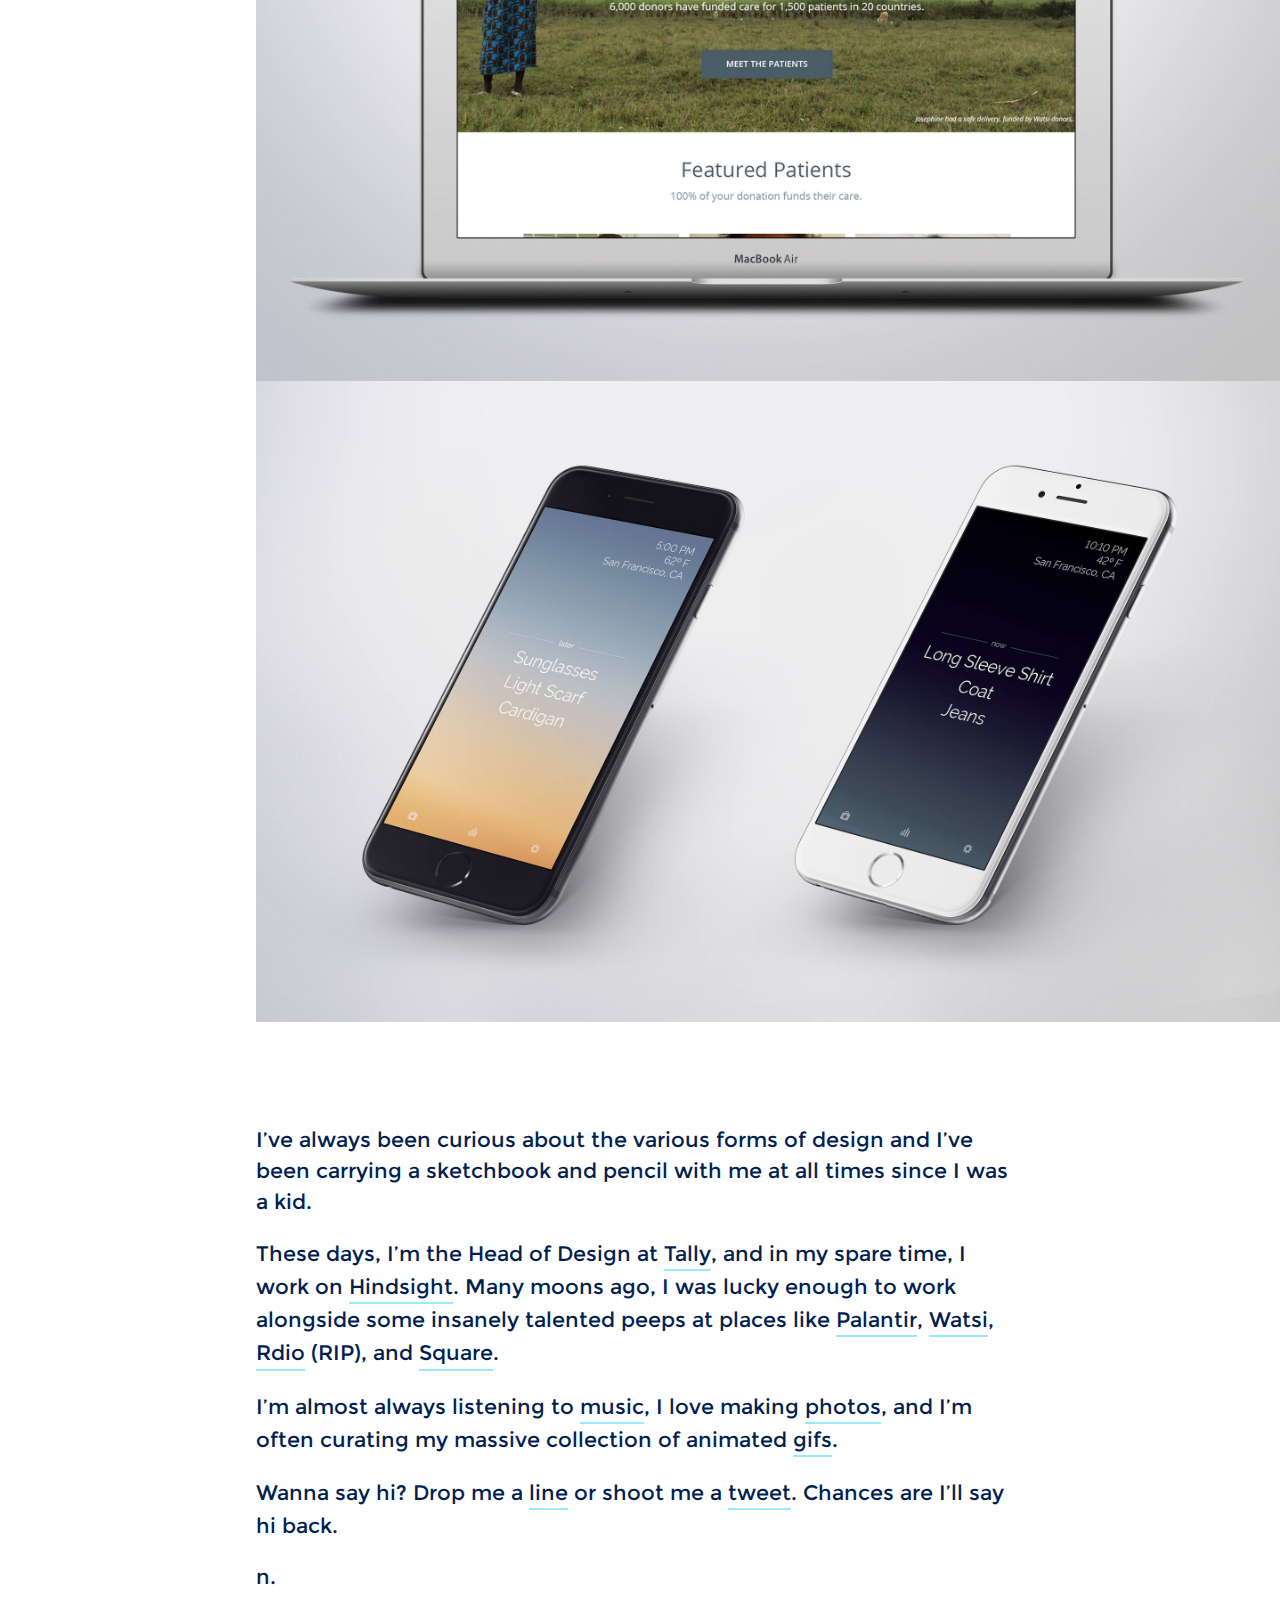
==== commit a900fd95: "copy changes" ====
--- a/index.html
+++ b/index.html
@@ -42,7 +42,7 @@
 		</div>
 		<div class="col-right">
 			<div id="intro">
-				<h1>&#x1F44B<br>Hello stranger, I'm Netta, a digital designer living in San Francisco. I know you're here to check out my work, so let's get to it.</h1>
+				<h1>&#x1F44B<br>Hello stranger, I’m Netta, a digital designer living in San Francisco. I know you’re here to check out my work, so let’s get to it.</h1>
 			</div>
 			<div class="work" id="one"><a class="custom-cursor" href="tally-one.html"><img src="i/tally-1.jpg"></a></div>
 			<div class="work" id="two"><a class="custom-cursor" href="tally-two.html"><img src="i/tally-2.jpg"></a></div>
@@ -51,10 +51,10 @@
 			<div class="work" id="five"><a class="custom-cursor" href="watsi.html"><img src="i/watsi.jpg"></a></div>
 			<div class="work" id="six"><a class="custom-cursor" href="three.html"><img src="i/three.jpg"></a></div>
 			<div id="outro">
-				<p>I've always been curious about the various forms of design and I've been carrying a sketchbook and pencil with me at all times since I was a kid.
-				<p>These days, I'm the Head of Design at <a href="http://www.meettally.com" target="_blank"> Tally</a>, and in my spare time, I work on <a href="http://www.hindsight.co" target="_blank">Hindsight</a>. Many moons ago, I was lucky enough to work alongside some insanely talented peeps at places like <nobr><a href="http://www.palantir.com" target="_blank">Palantir</a>,</nobr> <nobr><a href="http://www.watsi.org" target="_blank">Watsi</a>,</nobr> <nobr><a href="http://www.rdio.com" target="_blank">Rdio</a> (RIP),</nobr> and <nobr><a href="http://www.squareup.com" target="_blank">Square</a>.</nobr></p>
-				<p>I'm almost always listening to  <a href="https://open.spotify.com/user/nettatheninja" target="_blank">music</a>, I love making <a href="http://instagram.com/nettatheninja/" target="_blank">photos</a>, and I'm often curating my massive collection of animated <a href="http://gimmebar.com/loves/nettatheninja" target="_blank">gifs</a>.</p>
-				<p>Wanna say hi? Drop me a <a href="mailto:hello@nettamarshall.com">line</a> or shoot me a <a href="https://twitter.com/nettatheninja" target="_blank">tweet</a>. Chances are I'll say hi back.</p>
+				<p>I’ve always been curious about the various forms of design and I’ve been carrying a sketchbook and pencil with me at all times since I was a kid.
+				<p>These days, I’m the Head of Design at <a href="http://www.meettally.com" target="_blank"> Tally</a>, and in my spare time, I work on <a href="http://www.hindsight.co" target="_blank">Hindsight</a>. Many moons ago, I was lucky enough to work alongside some insanely talented peeps at places like <nobr><a href="http://www.palantir.com" target="_blank">Palantir</a>,</nobr> <nobr><a href="http://www.watsi.org" target="_blank">Watsi</a>,</nobr> <nobr><a href="http://www.rdio.com" target="_blank">Rdio</a> (RIP),</nobr> and <nobr><a href="http://www.squareup.com" target="_blank">Square</a>.</nobr></p>
+				<p>I’m almost always listening to  <a href="https://open.spotify.com/user/nettatheninja" target="_blank">music</a>, I love making <a href="http://instagram.com/nettatheninja/" target="_blank">photos</a>, and I’m often curating my massive collection of animated <a href="http://gimmebar.com/loves/nettatheninja" target="_blank">gifs</a>.</p>
+				<p>Wanna say hi? Drop me a <a href="mailto:hello@nettamarshall.com">line</a> or shoot me a <a href="https://twitter.com/nettatheninja" target="_blank">tweet</a>. Chances are I’ll say hi back.</p>
 				<p>n.</p>
 			</div>
 		</div>
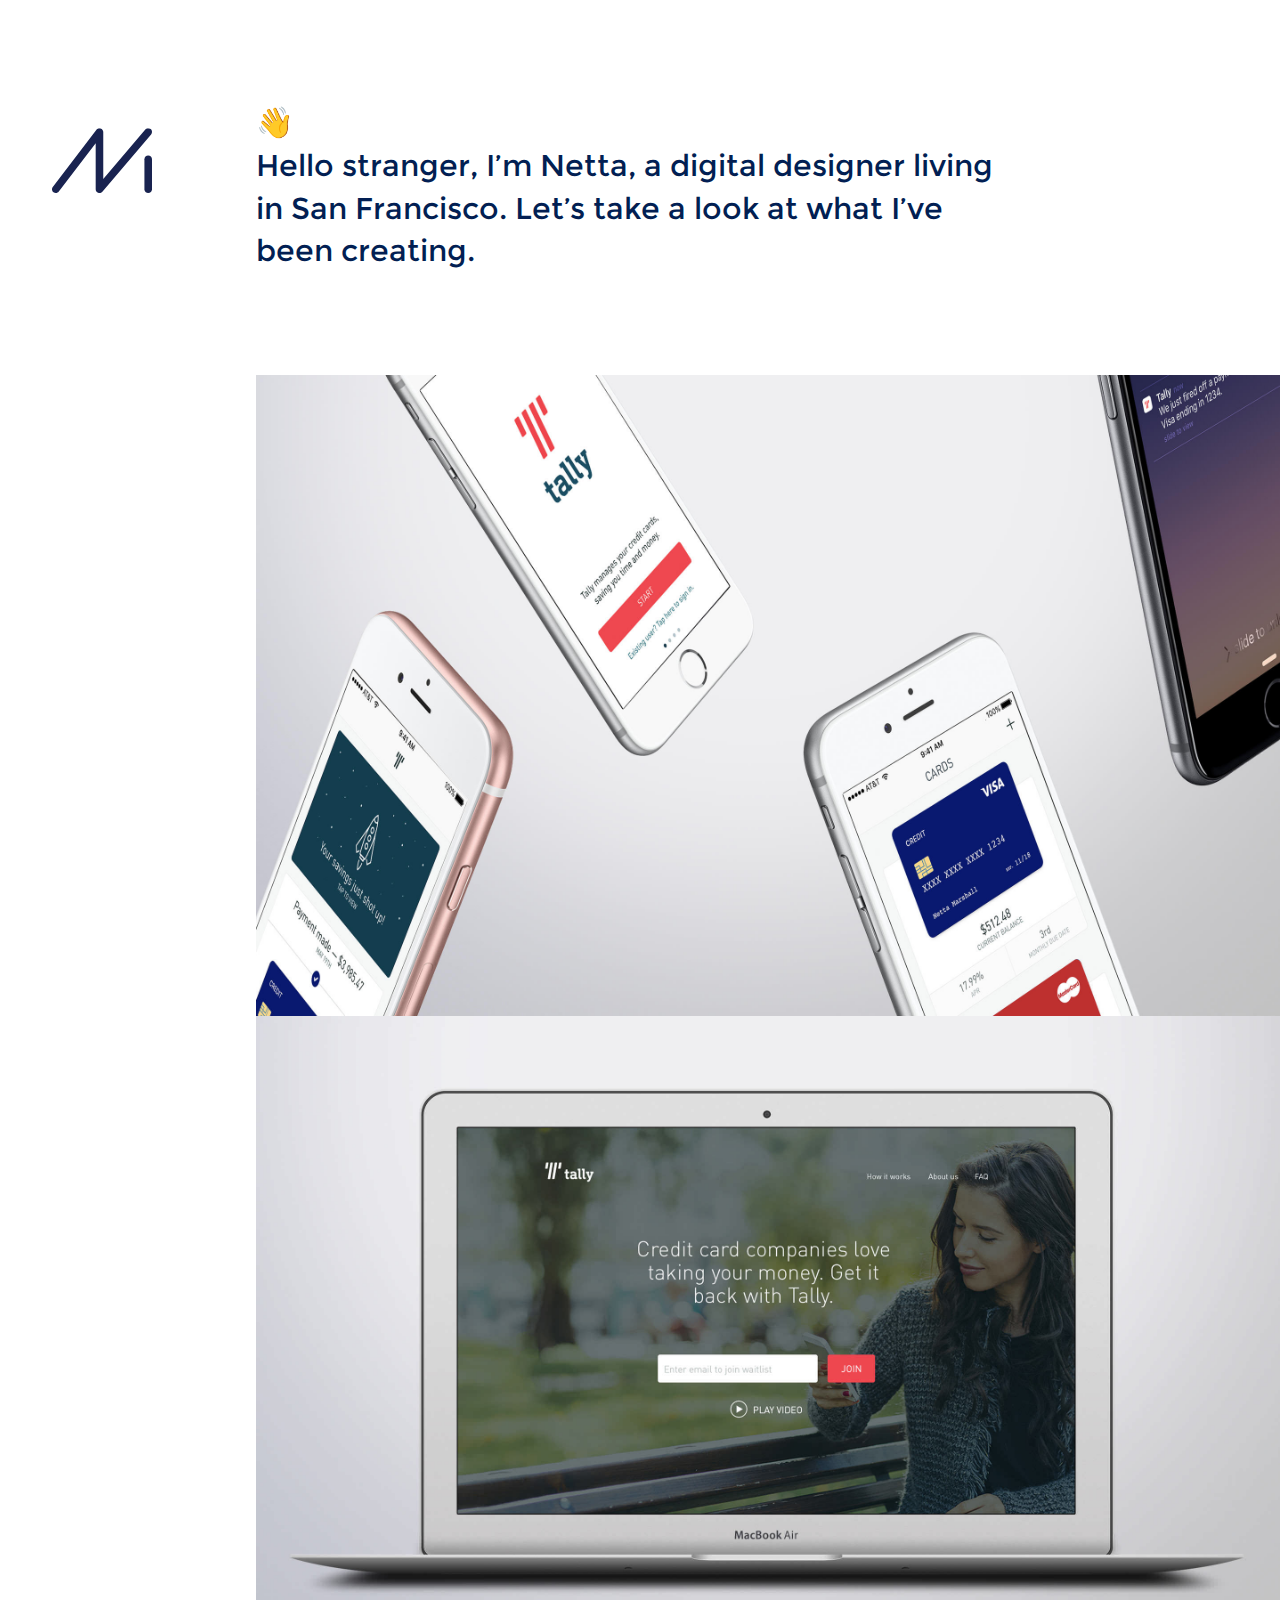
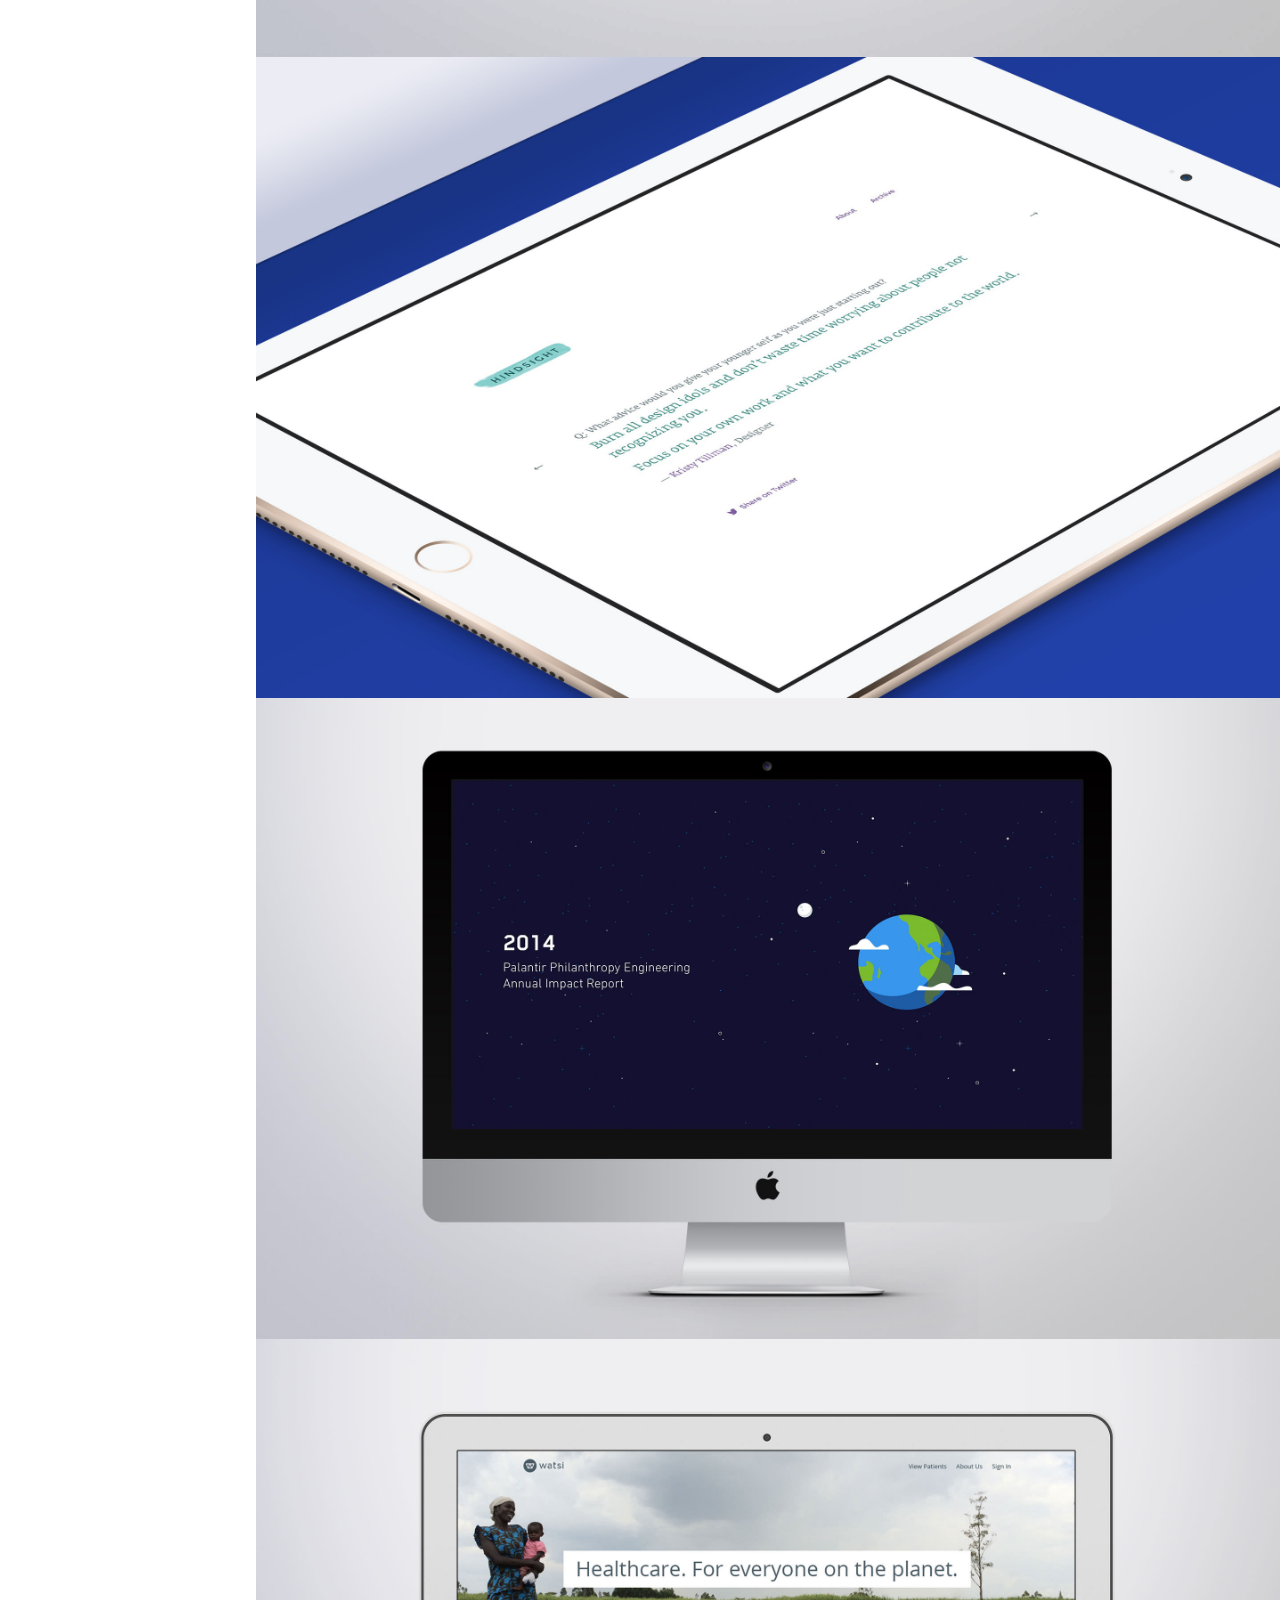
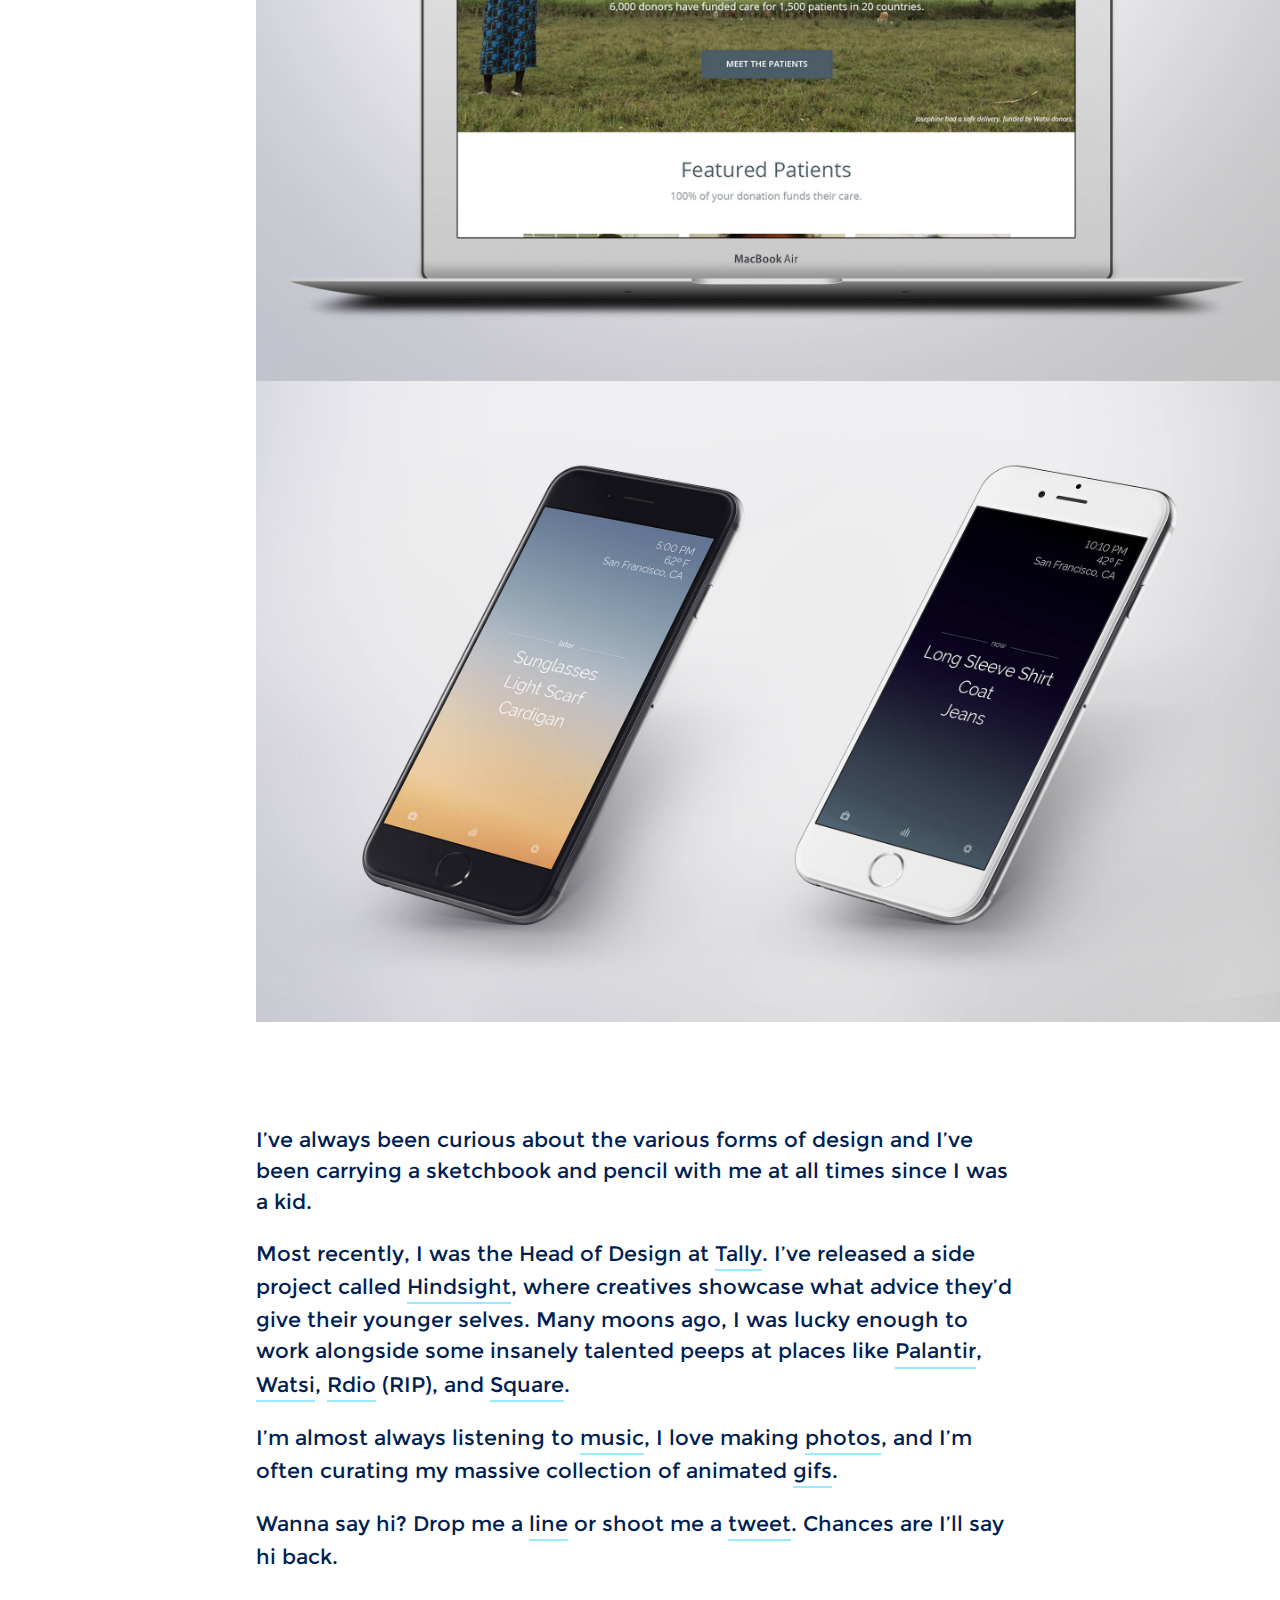
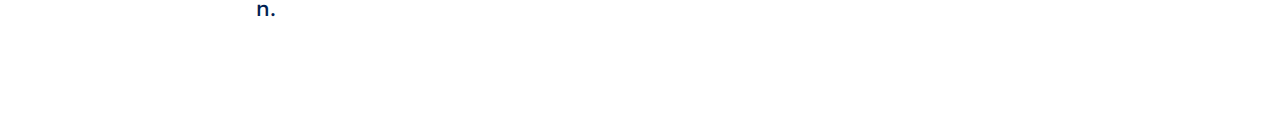
==== commit 900def76: "copy changes" ====
--- a/index.html
+++ b/index.html
@@ -42,7 +42,7 @@
 		</div>
 		<div class="col-right">
 			<div id="intro">
-				<h1>&#x1F44B<br>Hello stranger, I’m Netta, a digital designer living in San Francisco. I know you’re here to check out my work, so let’s get to it.</h1>
+				<h1>&#x1F44B<br>Hello stranger, I’m Netta, a digital designer living in San Francisco. Let’s take a look at what I’ve been creating.</h1>
 			</div>
 			<div class="work" id="one"><a class="custom-cursor" href="tally-one.html"><img src="i/tally-1.jpg"></a></div>
 			<div class="work" id="two"><a class="custom-cursor" href="tally-two.html"><img src="i/tally-2.jpg"></a></div>
@@ -52,7 +52,7 @@
 			<div class="work" id="six"><a class="custom-cursor" href="three.html"><img src="i/three.jpg"></a></div>
 			<div id="outro">
 				<p>I’ve always been curious about the various forms of design and I’ve been carrying a sketchbook and pencil with me at all times since I was a kid.
-				<p>These days, I’m the Head of Design at <a href="http://www.meettally.com" target="_blank"> Tally</a>, and in my spare time, I work on <a href="http://www.hindsight.co" target="_blank">Hindsight</a>. Many moons ago, I was lucky enough to work alongside some insanely talented peeps at places like <nobr><a href="http://www.palantir.com" target="_blank">Palantir</a>,</nobr> <nobr><a href="http://www.watsi.org" target="_blank">Watsi</a>,</nobr> <nobr><a href="http://www.rdio.com" target="_blank">Rdio</a> (RIP),</nobr> and <nobr><a href="http://www.squareup.com" target="_blank">Square</a>.</nobr></p>
+				<p>Most recently, I was the Head of Design at <a href="http://www.meettally.com" target="_blank"> Tally</a>. I’ve released a side project called <a href="http://www.hindsight.co" target="_blank">Hindsight</a>, where creatives showcase what advice they’d give their younger selves. Many moons ago, I was lucky enough to work alongside some insanely talented peeps at places like <nobr><a href="http://www.palantir.com" target="_blank">Palantir</a>,</nobr> <nobr><a href="http://www.watsi.org" target="_blank">Watsi</a>,</nobr> <nobr><a href="http://www.rdio.com" target="_blank">Rdio</a> (RIP),</nobr> and <nobr><a href="http://www.squareup.com" target="_blank">Square</a>.</nobr></p>
 				<p>I’m almost always listening to  <a href="https://open.spotify.com/user/nettatheninja" target="_blank">music</a>, I love making <a href="http://instagram.com/nettatheninja/" target="_blank">photos</a>, and I’m often curating my massive collection of animated <a href="http://gimmebar.com/loves/nettatheninja" target="_blank">gifs</a>.</p>
 				<p>Wanna say hi? Drop me a <a href="mailto:hello@nettamarshall.com">line</a> or shoot me a <a href="https://twitter.com/nettatheninja" target="_blank">tweet</a>. Chances are I’ll say hi back.</p>
 				<p>n.</p>
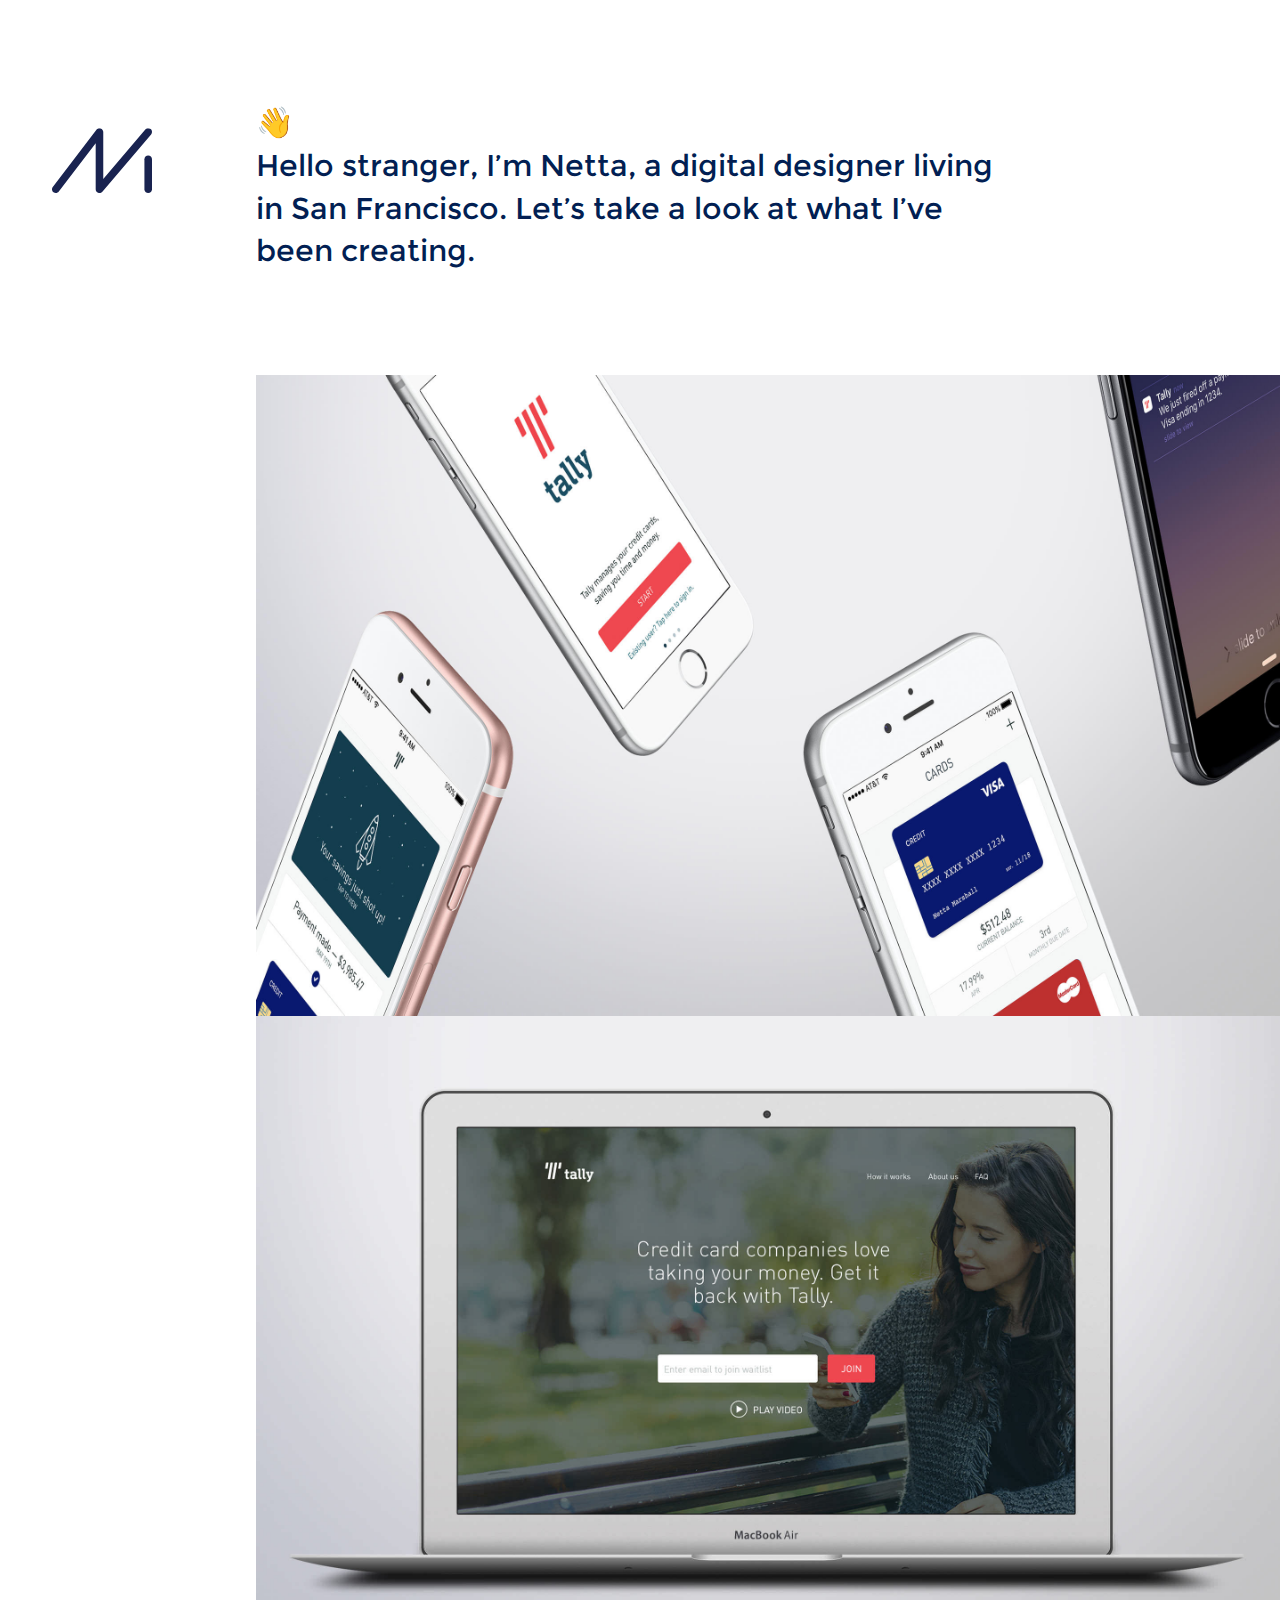
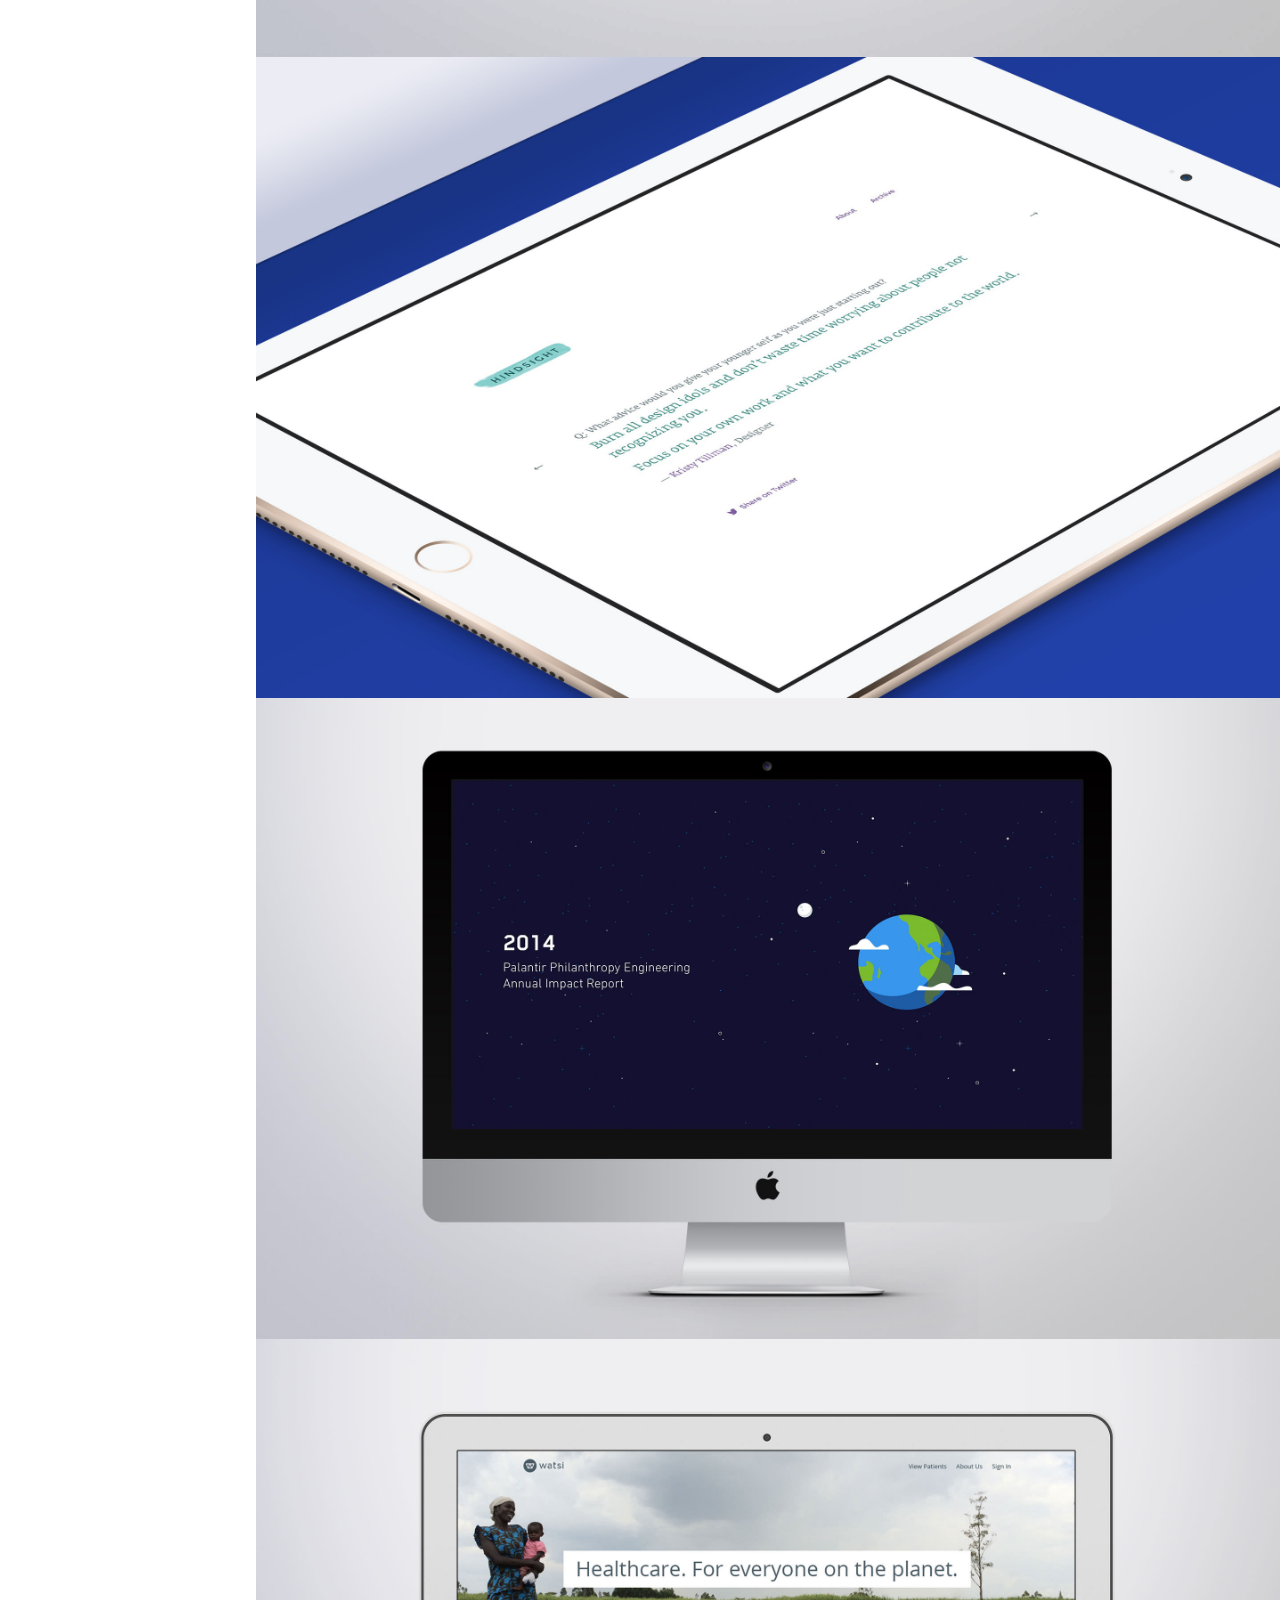
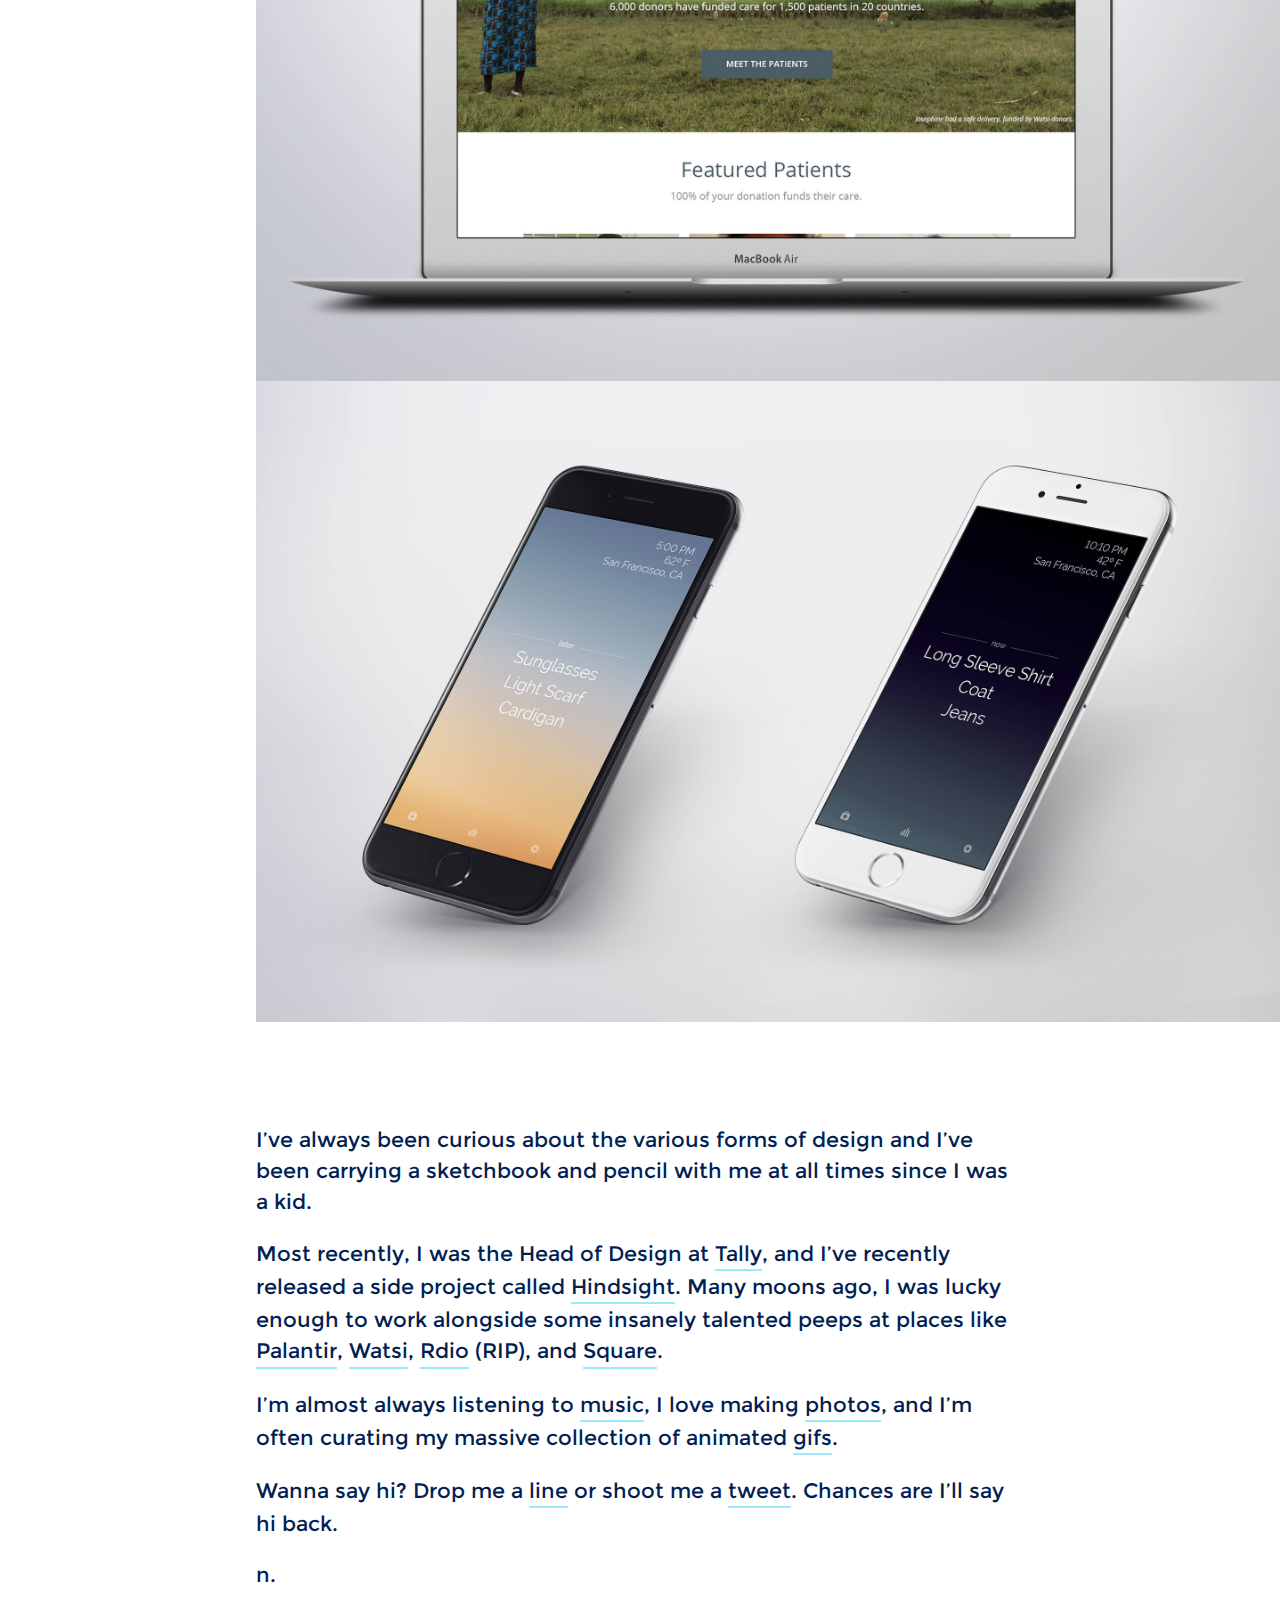
==== commit 9908d9e9: "copy changes" ====
--- a/index.html
+++ b/index.html
@@ -52,7 +52,7 @@
 			<div class="work" id="six"><a class="custom-cursor" href="three.html"><img src="i/three.jpg"></a></div>
 			<div id="outro">
 				<p>I’ve always been curious about the various forms of design and I’ve been carrying a sketchbook and pencil with me at all times since I was a kid.
-				<p>Most recently, I was the Head of Design at <a href="http://www.meettally.com" target="_blank"> Tally</a>. I’ve released a side project called <a href="http://www.hindsight.co" target="_blank">Hindsight</a>, where creatives showcase what advice they’d give their younger selves. Many moons ago, I was lucky enough to work alongside some insanely talented peeps at places like <nobr><a href="http://www.palantir.com" target="_blank">Palantir</a>,</nobr> <nobr><a href="http://www.watsi.org" target="_blank">Watsi</a>,</nobr> <nobr><a href="http://www.rdio.com" target="_blank">Rdio</a> (RIP),</nobr> and <nobr><a href="http://www.squareup.com" target="_blank">Square</a>.</nobr></p>
+				<p>Most recently, I was the Head of Design at <a href="http://www.meettally.com" target="_blank"> Tally</a>, and I’ve recently released a side project called <a href="http://www.hindsight.co" target="_blank">Hindsight</a>. Many moons ago, I was lucky enough to work alongside some insanely talented peeps at places like <nobr><a href="http://www.palantir.com" target="_blank">Palantir</a>,</nobr> <nobr><a href="http://www.watsi.org" target="_blank">Watsi</a>,</nobr> <nobr><a href="http://www.rdio.com" target="_blank">Rdio</a> (RIP),</nobr> and <nobr><a href="http://www.squareup.com" target="_blank">Square</a>.</nobr></p>
 				<p>I’m almost always listening to  <a href="https://open.spotify.com/user/nettatheninja" target="_blank">music</a>, I love making <a href="http://instagram.com/nettatheninja/" target="_blank">photos</a>, and I’m often curating my massive collection of animated <a href="http://gimmebar.com/loves/nettatheninja" target="_blank">gifs</a>.</p>
 				<p>Wanna say hi? Drop me a <a href="mailto:hello@nettamarshall.com">line</a> or shoot me a <a href="https://twitter.com/nettatheninja" target="_blank">tweet</a>. Chances are I’ll say hi back.</p>
 				<p>n.</p>
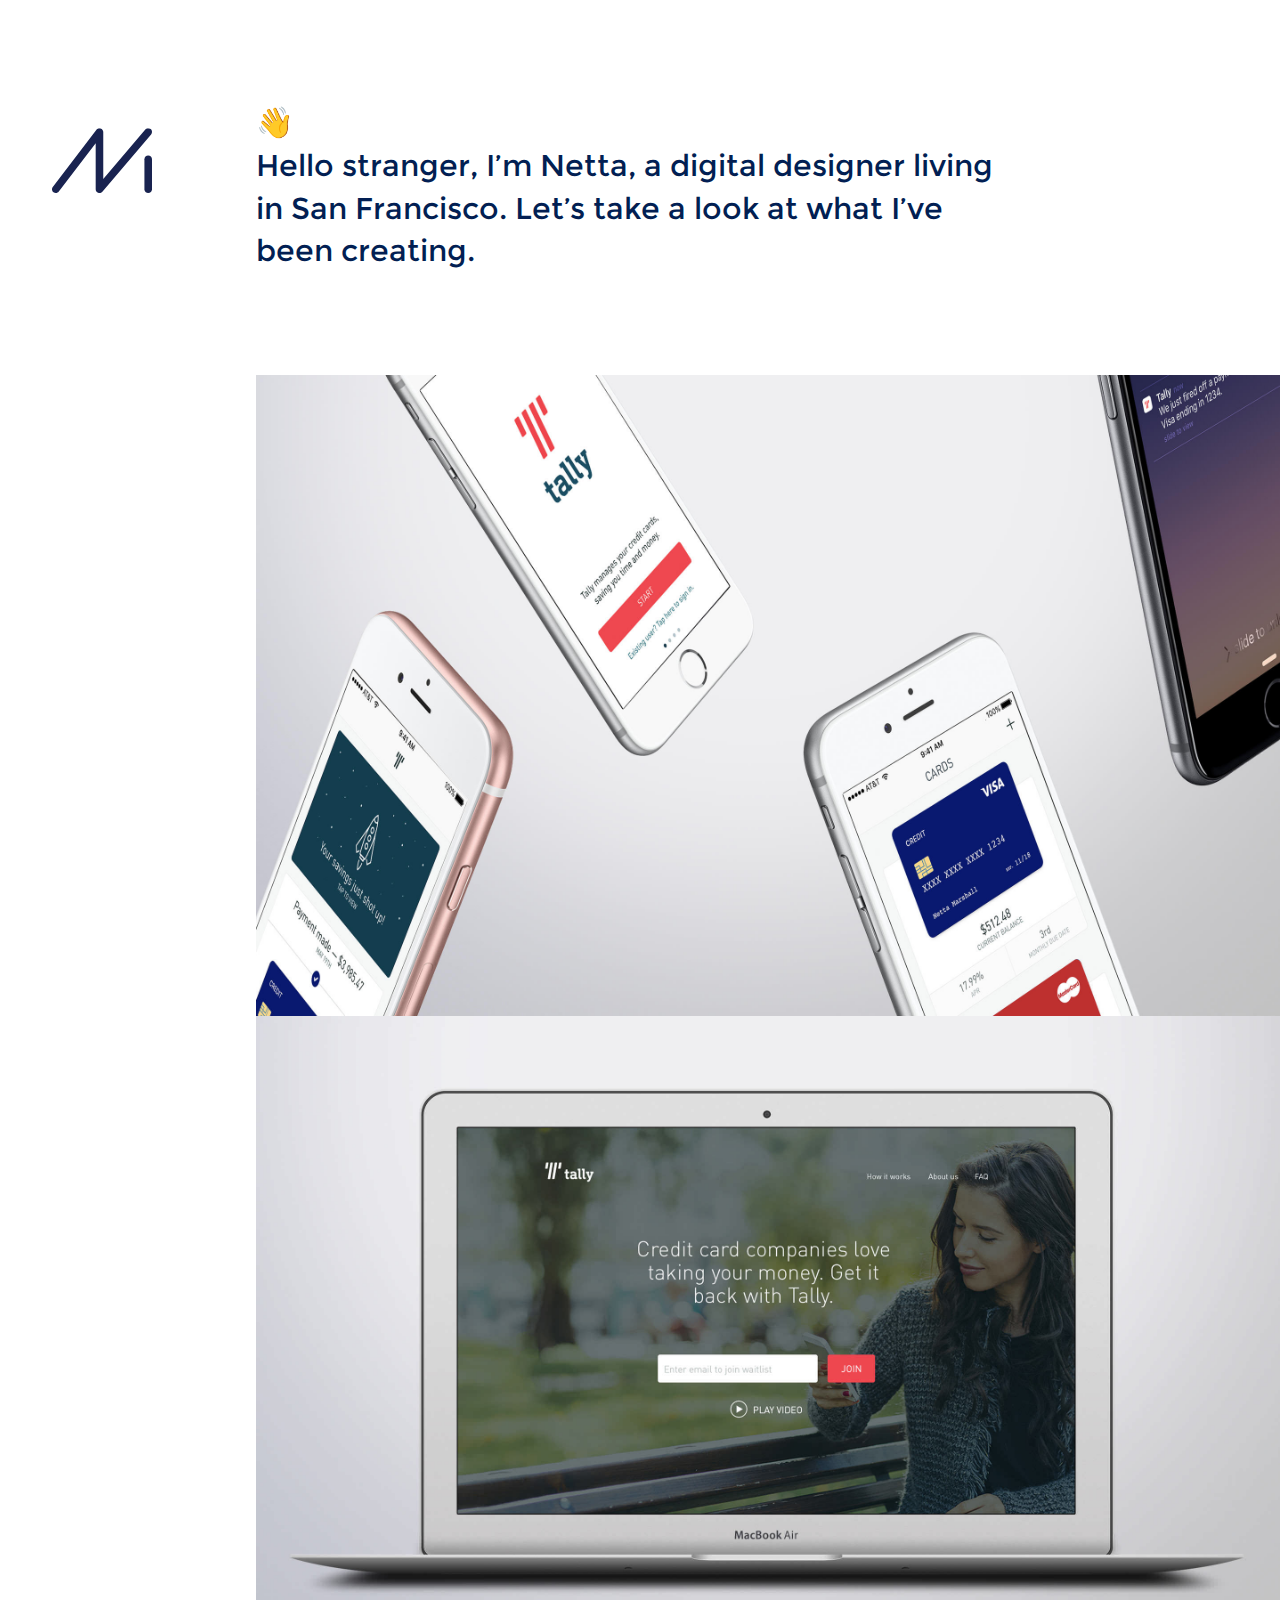
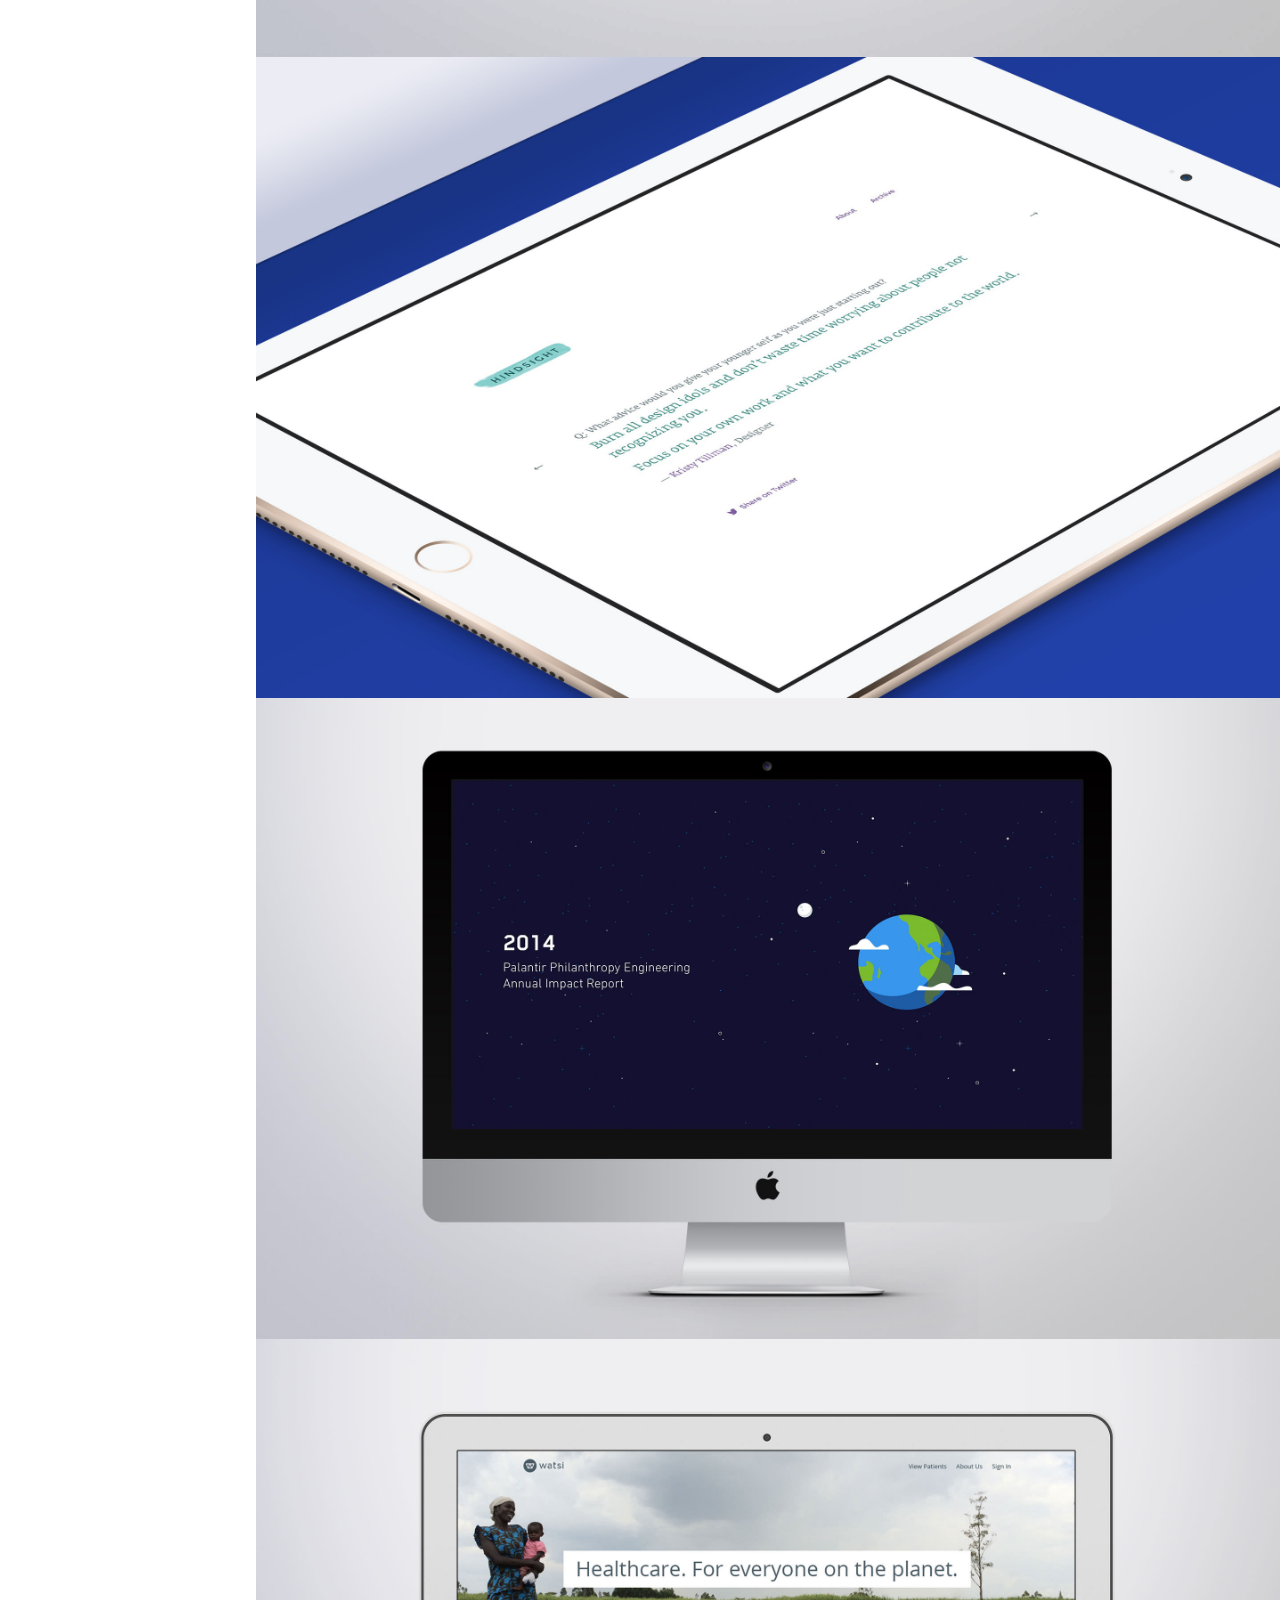
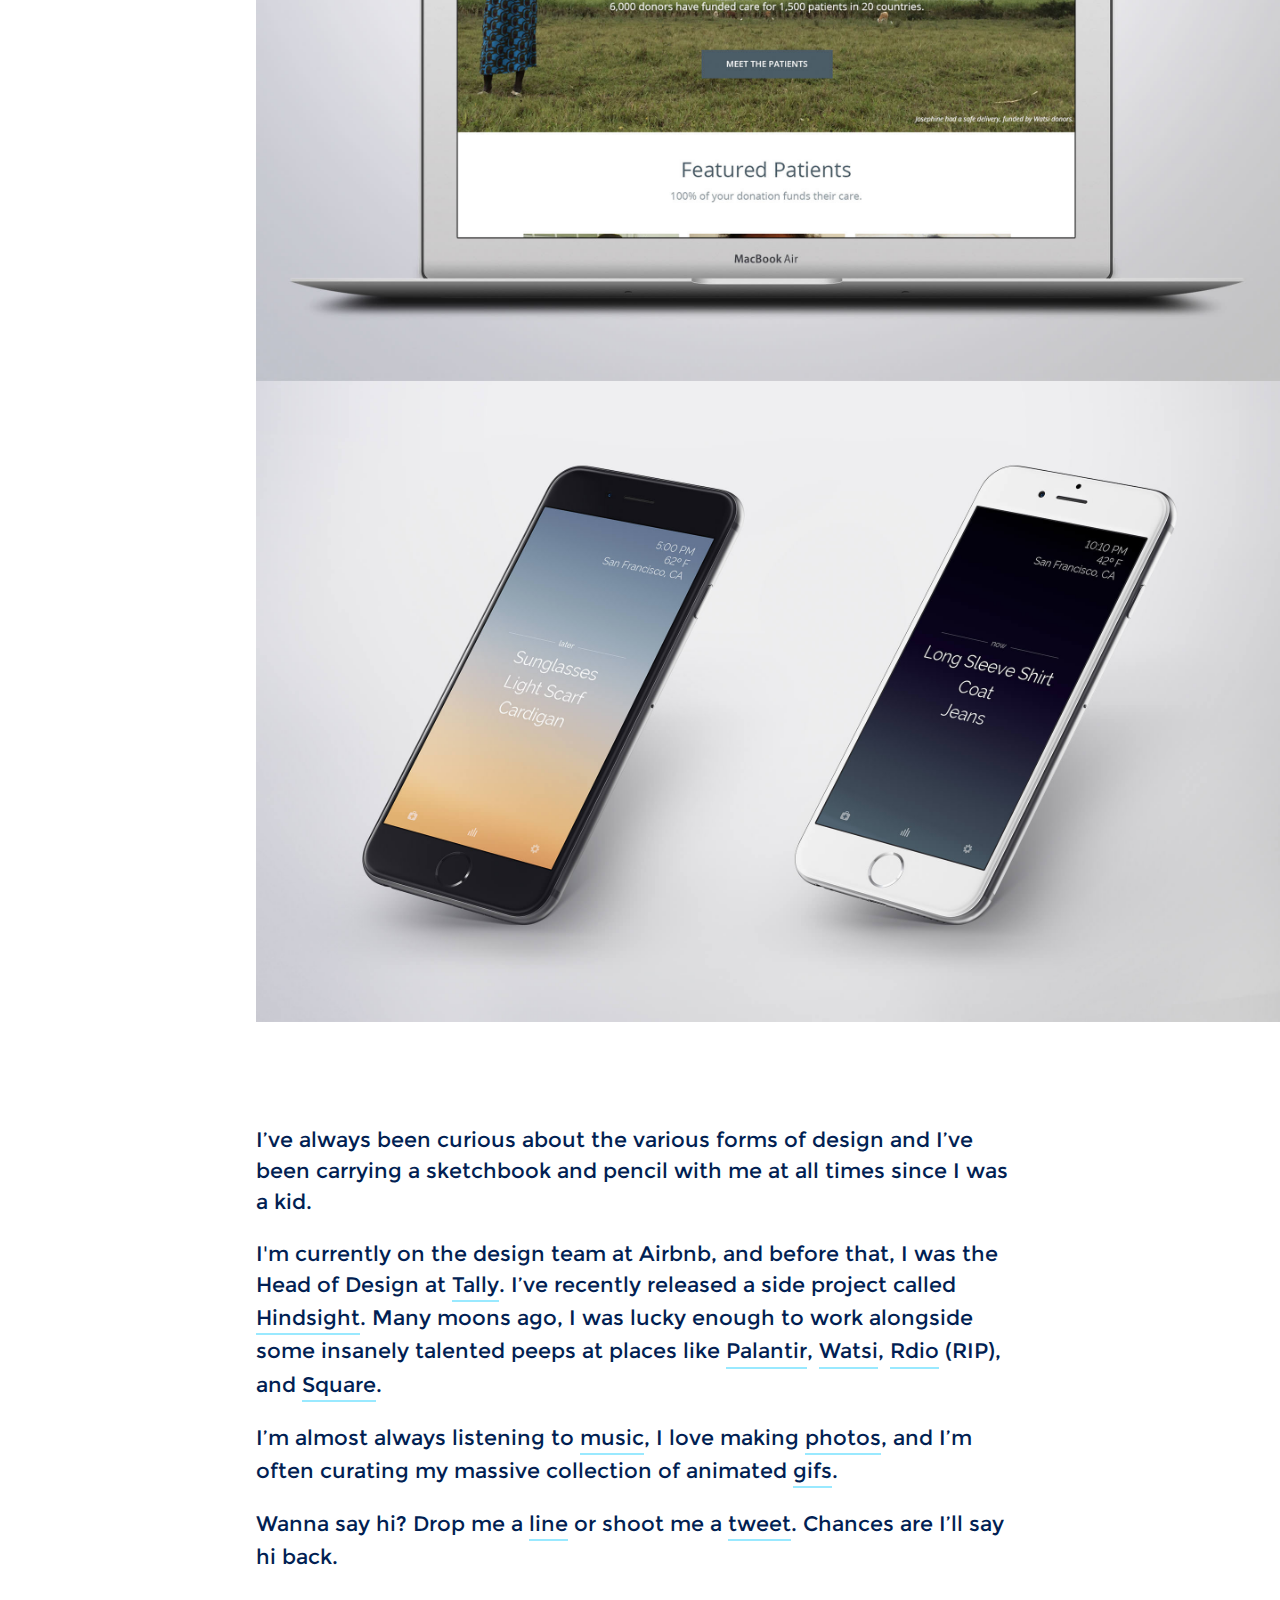
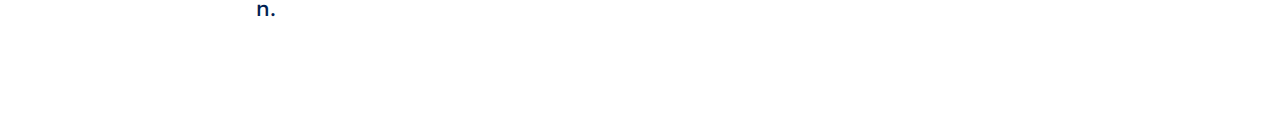
==== commit 3bfb5bb7: "forgot to include the index file" ====
--- a/index.html
+++ b/index.html
@@ -52,7 +52,7 @@
 			<div class="work" id="six"><a class="custom-cursor" href="three.html"><img src="i/three.jpg"></a></div>
 			<div id="outro">
 				<p>I’ve always been curious about the various forms of design and I’ve been carrying a sketchbook and pencil with me at all times since I was a kid.
-				<p>Most recently, I was the Head of Design at <a href="http://www.meettally.com" target="_blank"> Tally</a>, and I’ve recently released a side project called <a href="http://www.hindsight.co" target="_blank">Hindsight</a>. Many moons ago, I was lucky enough to work alongside some insanely talented peeps at places like <nobr><a href="http://www.palantir.com" target="_blank">Palantir</a>,</nobr> <nobr><a href="http://www.watsi.org" target="_blank">Watsi</a>,</nobr> <nobr><a href="http://www.rdio.com" target="_blank">Rdio</a> (RIP),</nobr> and <nobr><a href="http://www.squareup.com" target="_blank">Square</a>.</nobr></p>
+				<p>I'm currently on the design team at Airbnb, and before that, I was the Head of Design at <a href="http://www.meettally.com" target="_blank"> Tally</a>. I’ve recently released a side project called <a href="http://www.hindsight.co" target="_blank">Hindsight</a>. Many moons ago, I was lucky enough to work alongside some insanely talented peeps at places like <nobr><a href="http://www.palantir.com" target="_blank">Palantir</a>,</nobr> <nobr><a href="http://www.watsi.org" target="_blank">Watsi</a>,</nobr> <nobr><a href="http://www.rdio.com" target="_blank">Rdio</a> (RIP),</nobr> and <nobr><a href="http://www.squareup.com" target="_blank">Square</a>.</nobr></p>
 				<p>I’m almost always listening to  <a href="https://open.spotify.com/user/nettatheninja" target="_blank">music</a>, I love making <a href="http://instagram.com/nettatheninja/" target="_blank">photos</a>, and I’m often curating my massive collection of animated <a href="http://gimmebar.com/loves/nettatheninja" target="_blank">gifs</a>.</p>
 				<p>Wanna say hi? Drop me a <a href="mailto:hello@nettamarshall.com">line</a> or shoot me a <a href="https://twitter.com/nettatheninja" target="_blank">tweet</a>. Chances are I’ll say hi back.</p>
 				<p>n.</p>
